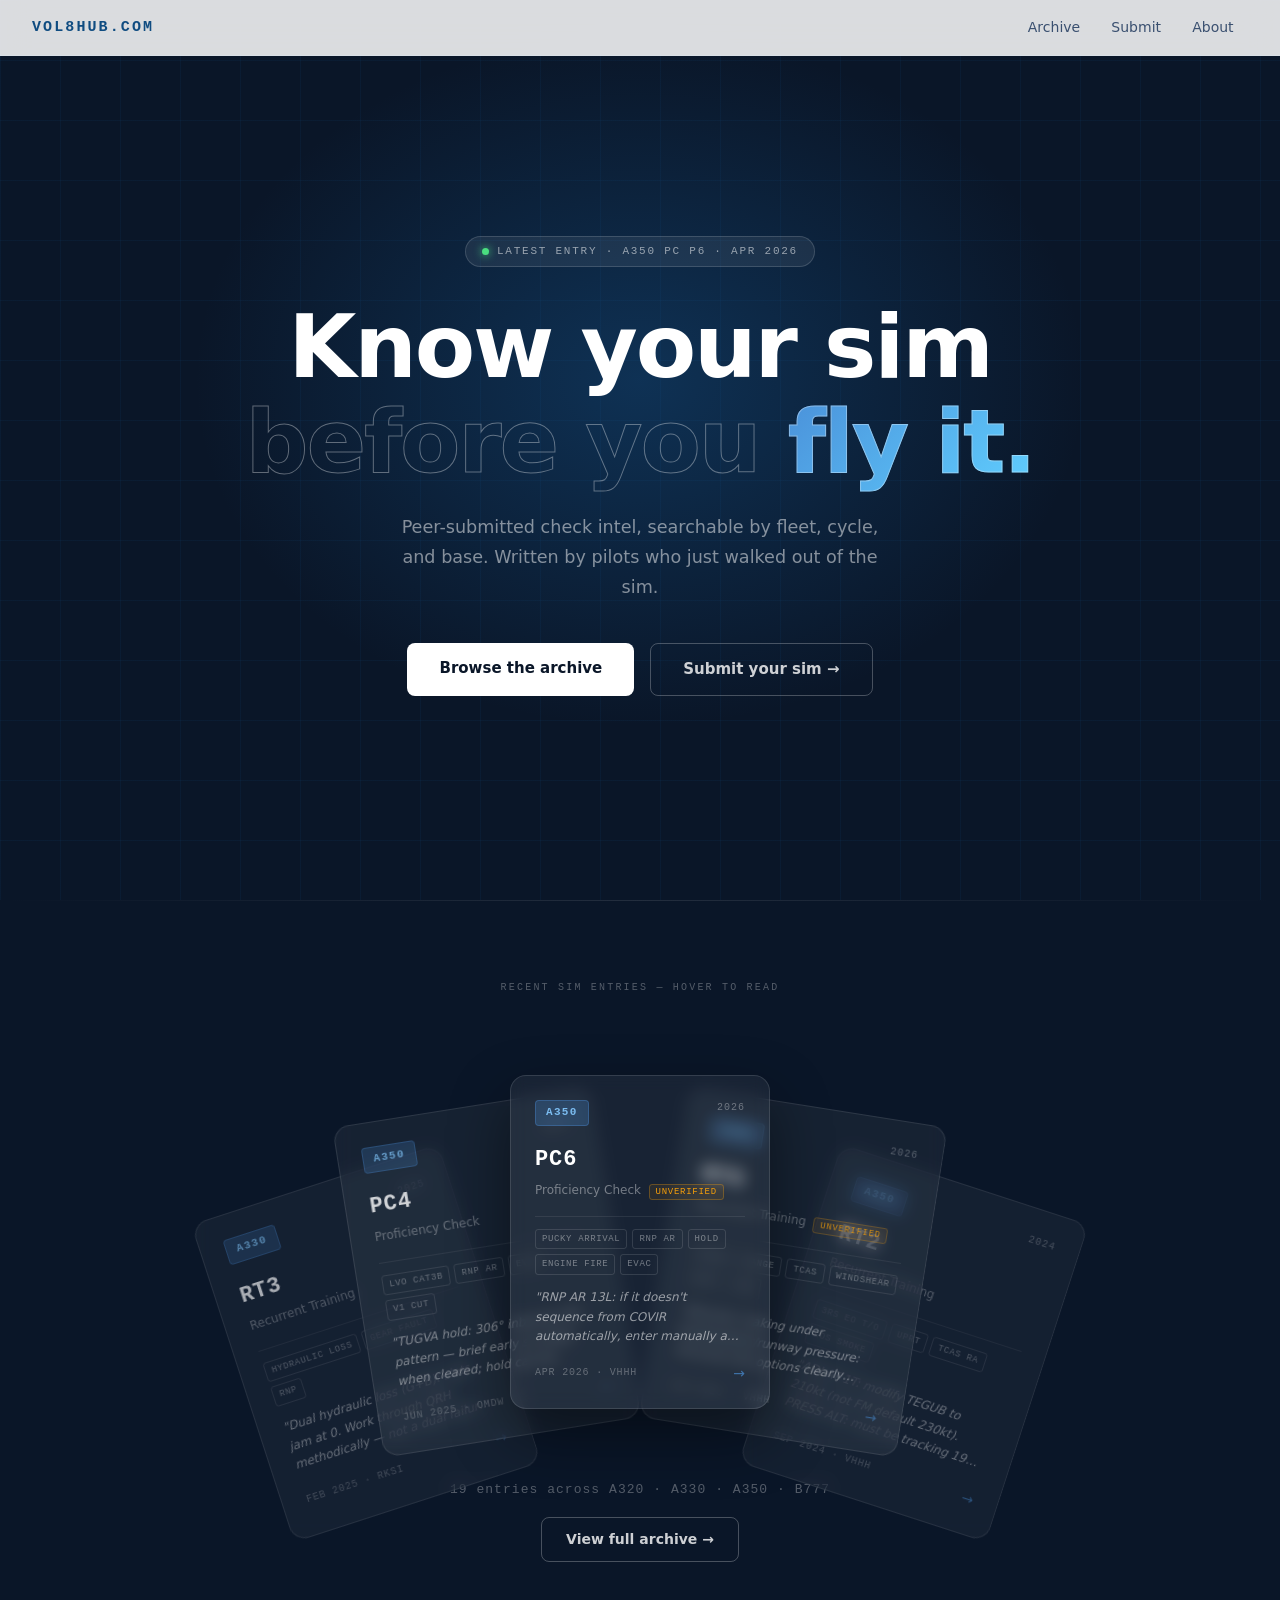
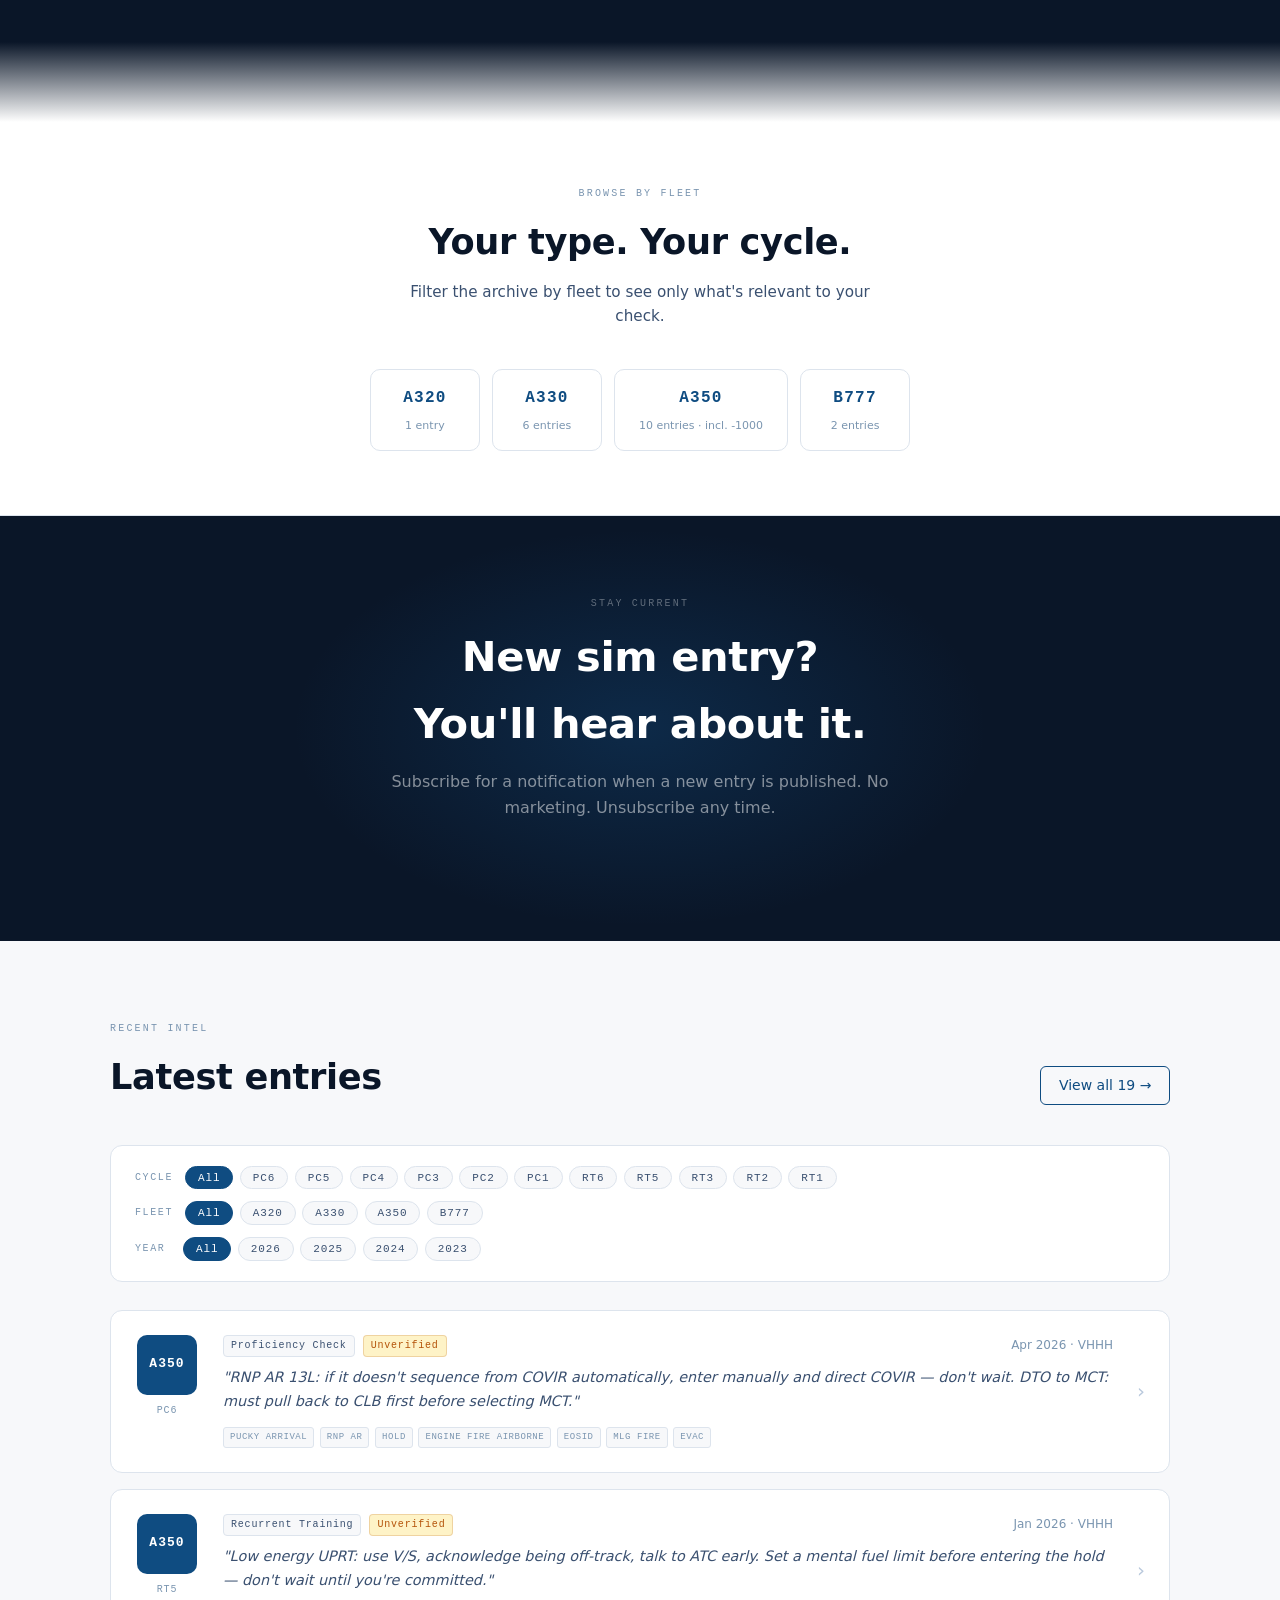
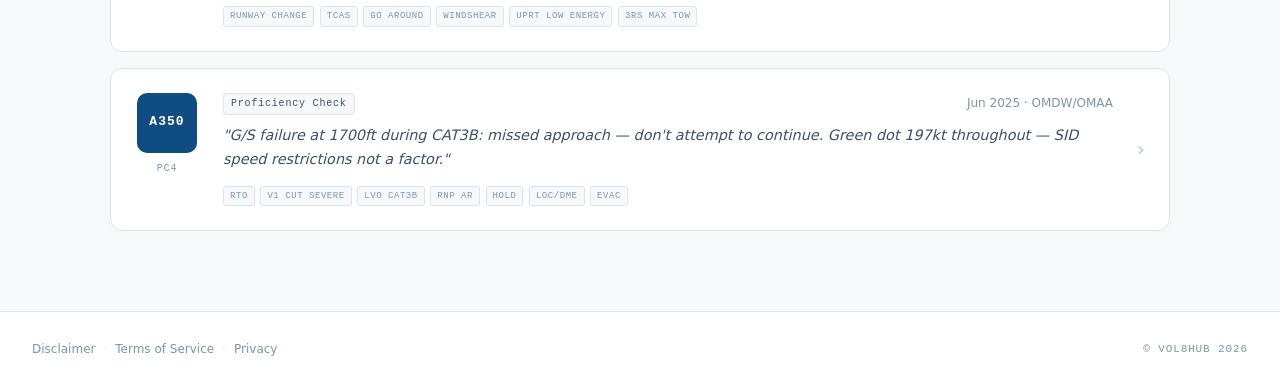
==== index.html @ a9263305 "og image" ====
<!DOCTYPE html>
<html lang="en">
<head>
<meta charset="UTF-8">
<meta name="viewport" content="width=device-width, initial-scale=1.0">
<title>Vol8Hub — Simulator Check Intel</title>
<meta name="description" content="Peer-submitted simulator check intel for professional airline pilots. Searchable. Current. Anonymous.">
<meta property="og:title" content="Vol8Hub — Simulator Check Intel">
<meta property="og:description" content="Peer-submitted simulator check intel. Searchable. Current. Anonymous.">
<meta property="og:url" content="https://vol8hub.com">
<meta property="og:type" content="website">
<meta property="og:image" content="https://vol8hub.com/assets/images/og-image.png">
<meta property="og:image:width" content="1200">
<meta property="og:image:height" content="1200">
<meta name="twitter:card" content="summary_large_image">
<meta name="twitter:title" content="Vol8Hub — Simulator Check Intel">
<meta name="twitter:description" content="Peer-submitted simulator check intel. Searchable. Current. Anonymous.">
<meta name="twitter:image" content="https://vol8hub.com/assets/images/og-image.png">
<link rel="icon" type="image/png" href="assets/images/favicon.png">
<meta http-equiv="X-Content-Type-Options" content="nosniff">
<meta http-equiv="X-Frame-Options" content="DENY">
<meta http-equiv="Referrer-Policy" content="strict-origin-when-cross-origin">
<meta http-equiv="Permissions-Policy" content="geolocation=(), microphone=(), camera=()">
<meta http-equiv="Content-Security-Policy" content="
  default-src 'self';
  script-src 'self' 'unsafe-inline'
    https://subscribe-forms.beehiiv.com
    https://www.googletagmanager.com
    https://www.google-analytics.com;
  style-src 'self' 'unsafe-inline';
  img-src 'self' data: https://www.google-analytics.com;
  connect-src 'self'
    https://www.google-analytics.com
    https://analytics.google.com;
  frame-ancestors 'none';
">
<script async src="https://www.googletagmanager.com/gtag/js?id=G-PQC4GTRMK1"></script>
<script>window.dataLayer=window.dataLayer||[];function gtag(){dataLayer.push(arguments);}gtag('js',new Date());gtag('config','G-PQC4GTRMK1');</script>
<style>
/* ─── RESET & ROOT ─────────────────────────────────────────────────── */
*,*::before,*::after{box-sizing:border-box;margin:0;padding:0;}
:root{
  --white:#FFFFFF;
  --off-white:#F7F8FA;
  --page:#F2F4F7;
  --navy:#0A1628;
  --navy2:#112040;
  --blue:#0F4C81;
  --blue-mid:#1765A8;
  --blue-light:#4A90D9;
  --blue-pale:#E8F0FA;
  --blue-glow:rgba(15,76,129,0.15);
  --amber:#B45309;
  --amber-bg:#FEF3C7;
  --green:#059669;
  --border:#DDE4ED;
  --border-strong:#B8C8DC;
  --text-1:#0A1628;
  --text-2:#3A5070;
  --text-3:#7A95B0;
  --mono:'Courier New',Courier,monospace;
  --sans:system-ui,-apple-system,sans-serif;
  --ease-out:cubic-bezier(0.22,1,0.36,1);
}
html{scroll-behavior:smooth;}
body{
  background:var(--white);
  color:var(--text-1);
  font-family:var(--sans);
  font-size:16px;
  line-height:1.6;
  overflow-x:hidden;
}

/* ─── HEADER ────────────────────────────────────────────────────────── */
header{
  position:fixed;top:0;left:0;right:0;z-index:200;
  height:56px;
  display:flex;align-items:center;
  padding:0 2rem;
  background:rgba(255,255,255,0.85);
  backdrop-filter:blur(16px);
  -webkit-backdrop-filter:blur(16px);
  border-bottom:1px solid rgba(221,228,237,0.6);
  transition:background 0.3s;
}
.logo{
  font-family:var(--mono);
  font-size:15px;font-weight:700;
  color:var(--blue);letter-spacing:0.14em;
  text-decoration:none;margin-right:auto;
}
nav{display:flex;align-items:center;gap:0.15rem;}
nav a{
  font-size:14px;color:var(--text-2);
  text-decoration:none;padding:0.35rem 0.9rem;
  border-radius:6px;
  transition:color 0.15s,background 0.15s;
}
nav a:hover{color:var(--blue);background:var(--blue-pale);}
.nav-login{
  border:1.5px solid var(--border-strong);
  color:var(--text-1)!important;
  font-size:13px!important;
  padding:0.3rem 1rem!important;
  margin-left:0.5rem;
  border-radius:20px!important;
}
.nav-login:hover{border-color:var(--blue)!important;color:var(--blue)!important;}
.hamburger{
  display:none;background:none;border:none;
  cursor:pointer;padding:4px;flex-direction:column;
  gap:5px;margin-left:auto;
}
.hamburger span{
  display:block;width:22px;height:2px;
  background:var(--text-3);border-radius:1px;
  transition:background 0.15s;
}

/* ─── HERO ──────────────────────────────────────────────────────────── */
.hero{
  min-height:100vh;
  background:var(--navy);
  display:flex;flex-direction:column;
  align-items:center;justify-content:center;
  padding:7rem 2rem 5rem;
  position:relative;
  overflow:hidden;
}

/* Animated grid background */
.hero-grid{
  position:absolute;inset:0;
  background-image:
    linear-gradient(rgba(15,76,129,0.12) 1px, transparent 1px),
    linear-gradient(90deg, rgba(15,76,129,0.12) 1px, transparent 1px);
  background-size:60px 60px;
  animation:grid-pan 20s linear infinite;
}
@keyframes grid-pan{
  0%{background-position:0 0;}
  100%{background-position:60px 60px;}
}

/* Radial glow */
.hero-glow{
  position:absolute;
  top:50%;left:50%;
  transform:translate(-50%,-60%);
  width:900px;height:700px;
  background:radial-gradient(ellipse, rgba(23,101,168,0.35) 0%, transparent 70%);
  pointer-events:none;
}

.hero-content{
  position:relative;z-index:2;
  text-align:center;
  max-width:800px;
}

/* Eyebrow pill */
.hero-pill{
  display:inline-flex;align-items:center;gap:0.5rem;
  background:rgba(255,255,255,0.07);
  border:1px solid rgba(255,255,255,0.15);
  border-radius:20px;
  padding:0.35rem 1rem;
  font-family:var(--mono);
  font-size:11px;letter-spacing:0.16em;
  color:rgba(255,255,255,0.55);
  text-transform:uppercase;
  margin-bottom:2rem;
}
.hero-pill-dot{
  width:7px;height:7px;border-radius:50%;
  background:#4ADE80;
  box-shadow:0 0 8px #4ADE80;
  animation:pulse-dot 2s ease-in-out infinite;
}
@keyframes pulse-dot{
  0%,100%{opacity:1;transform:scale(1);}
  50%{opacity:0.5;transform:scale(0.8);}
}

/* Main headline */
.hero-headline{
  font-size:clamp(2.8rem,7vw,5.5rem);
  font-weight:800;line-height:1.08;
  letter-spacing:-0.025em;
  color:#FFFFFF;
  margin-bottom:1.5rem;
}
.hero-headline .line2{
  color:transparent;
  -webkit-text-stroke:1px rgba(255,255,255,0.35);
}
.hero-headline .accent{
  background:linear-gradient(135deg,#4A90D9 0%,#60CFFF 100%);
  -webkit-background-clip:text;
  -webkit-text-fill-color:transparent;
  background-clip:text;
}

.hero-sub{
  font-size:1.1rem;
  color:rgba(255,255,255,0.5);
  max-width:500px;
  margin:0 auto 2.5rem;
  line-height:1.7;
}

.hero-cta-row{
  display:flex;gap:1rem;justify-content:center;flex-wrap:wrap;
}

.btn-hero-primary{
  font-size:15px;font-weight:600;
  background:#FFFFFF;color:var(--navy);
  border:none;padding:0.85rem 2rem;
  border-radius:8px;cursor:pointer;
  text-decoration:none;
  transition:transform 0.2s var(--ease-out),box-shadow 0.2s;
  display:inline-block;
}
.btn-hero-primary:hover{
  transform:translateY(-2px);
  box-shadow:0 8px 30px rgba(0,0,0,0.25);
}
.btn-hero-secondary{
  font-size:15px;font-weight:600;
  background:transparent;
  color:rgba(255,255,255,0.8);
  border:1.5px solid rgba(255,255,255,0.25);
  padding:0.85rem 2rem;border-radius:8px;
  cursor:pointer;text-decoration:none;
  transition:border-color 0.2s,background 0.2s,color 0.2s;
  display:inline-block;
}
.btn-hero-secondary:hover{
  border-color:rgba(255,255,255,0.6);
  color:#FFFFFF;
  background:rgba(255,255,255,0.07);
}

/* ─── ROTATING SIM CARDS (Fanvue-style) ───────────────────────────── */
.cards-stage{
  width:100%;
  padding:5rem 2rem 4rem;
  background:var(--navy);
  position:relative;
  overflow:hidden;
}

.cards-stage::before{
  content:'';
  position:absolute;top:0;left:0;right:0;height:1px;
  background:linear-gradient(90deg,transparent,rgba(255,255,255,0.1),transparent);
}

.cards-label{
  text-align:center;
  font-family:var(--mono);
  font-size:10px;letter-spacing:0.22em;
  color:rgba(255,255,255,0.3);
  text-transform:uppercase;
  margin-bottom:3.5rem;
}

/* The rotating card fan */
.card-fan{
  display:flex;
  justify-content:center;
  align-items:center;
  gap:0;
  position:relative;
  height:380px;
  perspective:1400px;
}

.sim-card{
  position:absolute;
  width:260px;
  background:rgba(255,255,255,0.06);
  border:1px solid rgba(255,255,255,0.12);
  border-radius:16px;
  padding:1.5rem;
  cursor:pointer;
  transform-origin:bottom center;
  transition:transform 0.5s var(--ease-out), box-shadow 0.4s, background 0.3s, z-index 0s;
  backdrop-filter:blur(8px);
  -webkit-backdrop-filter:blur(8px);
  will-change:transform;
}
.sim-card:hover{
  background:rgba(255,255,255,0.1);
  box-shadow:0 20px 60px rgba(0,0,0,0.5);
  z-index:20!important;
}

/* Card positions — fanned out like Fanvue */
.sim-card:nth-child(1){
  transform:rotate(-18deg) translateX(-240px) translateY(20px);
  z-index:1;opacity:0.65;
}
.sim-card:nth-child(2){
  transform:rotate(-9deg) translateX(-130px) translateY(8px);
  z-index:2;opacity:0.8;
}
.sim-card:nth-child(3){
  transform:rotate(0deg) translateX(0px) translateY(0px);
  z-index:3;opacity:1;
  box-shadow:0 25px 60px rgba(0,0,0,0.45);
}
.sim-card:nth-child(4){
  transform:rotate(9deg) translateX(130px) translateY(8px);
  z-index:2;opacity:0.8;
}
.sim-card:nth-child(5){
  transform:rotate(18deg) translateX(240px) translateY(20px);
  z-index:1;opacity:0.65;
}

.sim-card:nth-child(1):hover{transform:rotate(-12deg) translateX(-200px) translateY(-15px) scale(1.04);}
.sim-card:nth-child(2):hover{transform:rotate(-4deg) translateX(-110px) translateY(-15px) scale(1.05);}
.sim-card:nth-child(3):hover{transform:rotate(0deg) translateX(0) translateY(-18px) scale(1.06);}
.sim-card:nth-child(4):hover{transform:rotate(4deg) translateX(110px) translateY(-15px) scale(1.05);}
.sim-card:nth-child(5):hover{transform:rotate(12deg) translateX(200px) translateY(-15px) scale(1.04);}

/* Card interior */
.card-top{
  display:flex;align-items:flex-start;
  justify-content:space-between;
  margin-bottom:1rem;
}
.card-fleet{
  font-family:var(--mono);
  font-size:11px;font-weight:700;
  letter-spacing:0.12em;
  background:rgba(74,144,217,0.25);
  color:#7BBCF0;
  border:1px solid rgba(74,144,217,0.35);
  padding:3px 10px;border-radius:4px;
}
.card-cycle{
  font-family:var(--mono);
  font-size:10px;letter-spacing:0.1em;
  color:rgba(255,255,255,0.35);
}
.card-check-type{
  font-family:var(--mono);
  font-size:22px;font-weight:700;
  color:#FFFFFF;letter-spacing:0.04em;
  margin-bottom:0.25rem;
}
.card-check-label{
  font-size:12px;color:rgba(255,255,255,0.4);
  margin-bottom:1rem;
}
.card-divider{
  height:1px;
  background:rgba(255,255,255,0.08);
  margin:0.75rem 0;
}
.card-tags{
  display:flex;flex-wrap:wrap;gap:5px;
  margin-bottom:0.85rem;
}
.card-tag{
  font-family:var(--mono);font-size:9px;
  letter-spacing:0.07em;
  color:rgba(255,255,255,0.4);
  border:1px solid rgba(255,255,255,0.12);
  padding:2px 6px;border-radius:3px;
}
.card-tip{
  font-size:12px;line-height:1.6;
  color:rgba(255,255,255,0.55);
  font-style:italic;
  display:-webkit-box;
  -webkit-line-clamp:3;
  -webkit-box-orient:vertical;
  overflow:hidden;
}
.card-footer{
  margin-top:1rem;
  display:flex;align-items:center;justify-content:space-between;
}
.card-date{
  font-family:var(--mono);font-size:10px;
  color:rgba(255,255,255,0.3);letter-spacing:0.08em;
}
.card-arrow{
  font-size:14px;color:rgba(74,144,217,0.7);
  transition:transform 0.2s,color 0.2s;
}
.sim-card:hover .card-arrow{
  transform:translateX(4px);
  color:#7BBCF0;
}
.card-unverified{
  font-family:var(--mono);font-size:9px;
  letter-spacing:0.08em;
  color:#F59E0B;
  border:1px solid rgba(245,158,11,0.3);
  background:rgba(245,158,11,0.08);
  padding:2px 6px;border-radius:3px;
}

/* Stage bottom CTA */
.cards-stage-footer{
  text-align:center;
  margin-top:3rem;
  padding-bottom:1rem;
}
.cards-stage-footer p{
  font-size:13px;
  color:rgba(255,255,255,0.3);
  margin-bottom:1rem;
  font-family:var(--mono);
  letter-spacing:0.08em;
}

/* ─── TRANSITION SECTION ─────────────────────────────────────────────── */
.section-transition{
  height:80px;
  background:linear-gradient(to bottom, var(--navy), var(--white));
}

/* ─── FLEET NAV ──────────────────────────────────────────────────────── */
.fleet-section{
  padding:4rem 2rem;
  background:var(--white);
  border-bottom:1px solid var(--border);
}
.fleet-inner{max-width:1060px;margin:0 auto;text-align:center;}

.section-eyebrow{
  font-family:var(--mono);
  font-size:10px;letter-spacing:0.22em;
  color:var(--text-3);text-transform:uppercase;
  margin-bottom:0.75rem;
}
.section-heading{
  font-size:clamp(1.5rem,3.5vw,2.2rem);
  font-weight:700;color:var(--text-1);
  margin-bottom:0.6rem;
  letter-spacing:-0.01em;
}
.section-sub{
  font-size:0.95rem;color:var(--text-2);
  max-width:460px;margin:0 auto 2.5rem;
}

.fleet-grid{
  display:flex;gap:0.75rem;
  justify-content:center;flex-wrap:wrap;
}
.fleet-card{
  background:var(--white);
  border:1.5px solid var(--border);
  border-radius:10px;
  padding:1rem 1.5rem;
  text-decoration:none;
  transition:transform 0.25s var(--ease-out),
             border-color 0.2s,
             box-shadow 0.25s;
  display:flex;flex-direction:column;
  align-items:center;gap:0.35rem;
  min-width:110px;
}
.fleet-card:hover{
  border-color:var(--blue);
  transform:translateY(-4px);
  box-shadow:0 8px 24px var(--blue-glow);
}
.fleet-card-code{
  font-family:var(--mono);
  font-size:16px;font-weight:700;
  letter-spacing:0.08em;color:var(--blue);
}
.fleet-card-count{
  font-size:11px;color:var(--text-3);
}

/* ─── SUBSCRIBE ──────────────────────────────────────────────────────── */
.subscribe-section{
  padding:5rem 2rem;
  background:var(--navy);
  position:relative;overflow:hidden;
  text-align:center;
}
.subscribe-section::before{
  content:'';
  position:absolute;
  top:50%;left:50%;
  transform:translate(-50%,-50%);
  width:700px;height:400px;
  background:radial-gradient(ellipse,rgba(23,101,168,0.25) 0%,transparent 70%);
  pointer-events:none;
}
.subscribe-inner{position:relative;z-index:1;max-width:520px;margin:0 auto;}
.subscribe-section h2{
  font-size:clamp(1.6rem,4vw,2.6rem);
  font-weight:700;color:#FFFFFF;
  margin-bottom:0.75rem;
  letter-spacing:-0.01em;
}
.subscribe-section p{
  font-size:1rem;
  color:rgba(255,255,255,0.5);
  margin-bottom:2.5rem;
}
.beehiiv-wrap{max-width:460px;margin:0 auto;}

/* ─── RECENT ENTRIES ─────────────────────────────────────────────────── */
.recent-section{
  padding:5rem 2rem;
  background:var(--off-white);
}
.recent-inner{max-width:1060px;margin:0 auto;}
.recent-header{
  display:flex;align-items:flex-end;
  justify-content:space-between;
  margin-bottom:2.5rem;flex-wrap:wrap;gap:1rem;
}
.view-all{
  font-size:14px;font-weight:500;
  color:var(--blue);text-decoration:none;
  border:1.5px solid var(--blue);
  padding:0.45rem 1.1rem;border-radius:6px;
  transition:background 0.15s,color 0.15s;
}
.view-all:hover{background:var(--blue);color:#fff;}

/* Entry cards — modern wide format */
.entry-list{display:flex;flex-direction:column;gap:1rem;}

.entry-row{
  background:var(--white);
  border:1px solid var(--border);
  border-radius:12px;
  padding:1.5rem;
  display:grid;
  grid-template-columns:auto 1fr auto;
  gap:1.5rem;
  align-items:start;
  transition:transform 0.2s var(--ease-out),
             box-shadow 0.2s,
             border-color 0.2s;
  text-decoration:none;
  color:inherit;
}
.entry-row:hover{
  transform:translateY(-2px);
  box-shadow:0 6px 24px rgba(15,76,129,0.08);
  border-color:var(--blue-light);
}

/* Left column — fleet badge */
.entry-fleet-col{
  display:flex;flex-direction:column;
  align-items:center;gap:0.5rem;
  min-width:64px;
}
.entry-fleet-badge{
  width:60px;height:60px;
  background:var(--blue);
  border-radius:10px;
  display:flex;align-items:center;justify-content:center;
  font-family:var(--mono);
  font-size:13px;font-weight:700;
  letter-spacing:0.08em;color:#FFFFFF;
}
.entry-cycle-badge{
  font-family:var(--mono);font-size:10px;
  letter-spacing:0.08em;color:var(--text-3);
  text-align:center;
}

/* Middle column — content */
.entry-content{}
.entry-meta-row{
  display:flex;align-items:center;gap:0.5rem;
  flex-wrap:wrap;margin-bottom:0.6rem;
}
.entry-check-tag{
  font-family:var(--mono);font-size:10px;
  letter-spacing:0.08em;color:var(--text-2);
  border:1px solid var(--border);
  padding:2px 7px;border-radius:4px;
  background:var(--off-white);
}
.entry-unverified-tag{
  font-family:var(--mono);font-size:10px;
  letter-spacing:0.08em;color:var(--amber);
  background:var(--amber-bg);
  border:1px solid rgba(180,83,9,0.2);
  padding:2px 7px;border-radius:4px;
}
.entry-date-text{
  font-size:12px;color:var(--text-3);
  margin-left:auto;
}
.entry-tip{
  font-size:0.9rem;color:var(--text-2);
  line-height:1.65;margin-bottom:0.85rem;
  font-style:italic;
}
.entry-tags{
  display:flex;flex-wrap:wrap;gap:0.35rem;
}
.entry-tag{
  font-family:var(--mono);font-size:9px;
  letter-spacing:0.06em;color:var(--text-3);
  border:1px solid var(--border);
  padding:2px 6px;border-radius:3px;
  background:var(--off-white);
}

/* Right column — arrow */
.entry-arrow{
  font-size:20px;color:var(--border-strong);
  align-self:center;
  transition:color 0.15s,transform 0.15s;
}
.entry-row:hover .entry-arrow{
  color:var(--blue);
  transform:translateX(4px);
}

/* ─── FOOTER ────────────────────────────────────────────────────────── */
footer{
  border-top:1px solid var(--border);
  padding:1.75rem 2rem;
  background:var(--white);
  display:flex;
  align-items:center;justify-content:space-between;
  flex-wrap:wrap;gap:1rem;
}
.footer-links{
  display:flex;align-items:center;gap:0.5rem;
  font-size:12px;color:var(--text-3);
}
.footer-links a{
  color:var(--text-3);text-decoration:none;
  transition:color 0.15s;
}
.footer-links a:hover{color:var(--blue);}
.footer-links .sep{color:var(--border);}
.footer-copy{
  font-family:var(--mono);font-size:11px;
  letter-spacing:0.08em;color:var(--text-3);
}

/* ─── SCROLL REVEAL ──────────────────────────────────────────────────── */
.reveal{
  opacity:0;
  transform:translateY(28px);
  transition:opacity 0.7s var(--ease-out),
             transform 0.7s var(--ease-out);
}
.reveal.visible{
  opacity:1;transform:translateY(0);
}
.reveal-delay-1{transition-delay:0.1s;}
.reveal-delay-2{transition-delay:0.2s;}
.reveal-delay-3{transition-delay:0.3s;}

/* ─── MOBILE ─────────────────────────────────────────────────────────── */
@media(max-width:860px){
  .card-fan{height:auto;flex-wrap:wrap;perspective:none;}
  .sim-card{
    position:relative!important;
    transform:none!important;
    opacity:1!important;
    width:100%;max-width:300px;
    margin:0 auto;
  }
  .card-fan{display:flex;flex-direction:column;align-items:center;gap:1rem;}
  .sim-card:nth-child(1),.sim-card:nth-child(5){display:none;}
  .entry-row{grid-template-columns:auto 1fr;gap:1rem;}
  .entry-arrow{display:none;}
  .hamburger{display:flex;}
  nav{
    display:none;
    position:fixed;top:56px;left:0;right:0;
    background:rgba(255,255,255,0.97);
    backdrop-filter:blur(16px);
    border-bottom:1px solid var(--border);
    flex-direction:column;
    padding:1rem 2rem;gap:0.25rem;
    z-index:199;
  }
  nav.open{display:flex;}
  nav a{font-size:16px;padding:0.6rem 0;border-radius:0;}
  .nav-login{margin-left:0;margin-top:0.5rem;}
  footer{flex-direction:column;align-items:center;text-align:center;}
}

@media(max-width:640px){
  .hero-headline{font-size:2.4rem;}
  .fleet-grid{gap:0.5rem;}
  .fleet-card{min-width:90px;padding:0.75rem 1rem;}
}

/* ─── FILTER BAR ─────────────────────────────────────────────────────── */
.filter-bar{
  display:flex;flex-direction:column;gap:0.75rem;
  margin-bottom:1.75rem;
  padding:1.25rem 1.5rem;
  background:var(--white);
  border:1px solid var(--border);
  border-radius:12px;
}
.filter-group{
  display:flex;align-items:center;gap:0.75rem;
  flex-wrap:wrap;
}
.filter-group-label{
  font-family:var(--mono);font-size:10px;
  letter-spacing:0.16em;text-transform:uppercase;
  color:var(--text-3);
  min-width:36px;flex-shrink:0;
}
.filter-pills{display:flex;gap:0.4rem;flex-wrap:wrap;}
.fpill{
  font-family:var(--mono);font-size:11px;
  letter-spacing:0.08em;
  background:var(--off-white);
  color:var(--text-2);
  border:1px solid var(--border);
  padding:0.3rem 0.75rem;
  border-radius:20px;
  cursor:pointer;
  transition:background 0.15s,color 0.15s,border-color 0.15s;
  white-space:nowrap;
}
.fpill:hover{border-color:var(--blue);color:var(--blue);}
.fpill.active{
  background:var(--blue);
  color:#FFFFFF;
  border-color:var(--blue);
}
.entry-row.hidden{display:none;}

@keyframes fade-up{
  from{opacity:0;transform:translateY(24px);}
  to{opacity:1;transform:translateY(0);}
}
.hero-pill{animation:fade-up 0.7s var(--ease-out) 0.1s both;}
.hero-headline{animation:fade-up 0.7s var(--ease-out) 0.25s both;}
.hero-sub{animation:fade-up 0.7s var(--ease-out) 0.4s both;}
.hero-cta-row{animation:fade-up 0.7s var(--ease-out) 0.55s both;}
</style>
</head>
<body>

<!-- ═══ HEADER ═══════════════════════════════════════════════════════════ -->
<header>
  <a href="index.html" class="logo">VOL8HUB.COM</a>
  <button class="hamburger" id="ham" aria-label="Toggle navigation">
    <span></span><span></span><span></span>
  </button>
  <nav id="nav">
    <a href="archive.html">Archive</a>
    <a href="submit.html">Submit</a>
    <a href="about.html">About</a>
  </nav>
</header>

<!-- ═══ HERO ══════════════════════════════════════════════════════════════ -->
<section class="hero">
  <div class="hero-grid"></div>
  <div class="hero-glow"></div>
  <div class="hero-content">
    <div class="hero-pill">
      <span class="hero-pill-dot"></span>
      Latest entry · A350 PC P6 · Apr 2026
    </div>
    <h1 class="hero-headline">
      Know your sim<br>
      <span class="line2">before you <span class="accent">fly it.</span></span>
    </h1>
    <p class="hero-sub">Peer-submitted check intel, searchable by fleet, cycle, and base. Written by pilots who just walked out of the sim.</p>
    <div class="hero-cta-row">
      <a href="archive.html" class="btn-hero-primary" onclick="gtag('event','archive_cta_click',{location:'hero'})">Browse the archive</a>
      <a href="submit.html" class="btn-hero-secondary" onclick="gtag('event','submit_cta_click',{location:'hero'})">Submit your sim →</a>
    </div>
  </div>
</section>

<!-- ═══ ROTATING SIM CARDS ═══════════════════════════════════════════════ -->
<section class="cards-stage">
  <div class="cards-label">Recent sim entries — hover to read</div>
  <div class="card-fan" id="cardFan">

    <!-- Card 1 -->
    <div class="sim-card" onclick="window.location='archive.html#entry-015'">
      <div class="card-top">
        <span class="card-fleet">A330</span>
        <span class="card-cycle">2025</span>
      </div>
      <div class="card-check-type">RT3</div>
      <div class="card-check-label">Recurrent Training</div>
      <div class="card-divider"></div>
      <div class="card-tags">
        <span class="card-tag">HYDRAULIC LOSS</span>
        <span class="card-tag">GEAR FAULT</span>
        <span class="card-tag">RNP</span>
      </div>
      <p class="card-tip">"Dual hydraulic loss (G+B): slats jam at 0. Work through QRH methodically — not a dual failure of single systems."</p>
      <div class="card-footer">
        <span class="card-date">FEB 2025 · RKSI</span>
        <span class="card-arrow">→</span>
      </div>
    </div>

    <!-- Card 2 -->
    <div class="sim-card" onclick="window.location='archive.html#entry-017'">
      <div class="card-top">
        <span class="card-fleet">A350</span>
        <span class="card-cycle">2025</span>
      </div>
      <div class="card-check-type">PC4</div>
      <div class="card-check-label">Proficiency Check</div>
      <div class="card-divider"></div>
      <div class="card-tags">
        <span class="card-tag">LVO CAT3B</span>
        <span class="card-tag">RNP AR</span>
        <span class="card-tag">EVAC</span>
        <span class="card-tag">V1 CUT</span>
      </div>
      <p class="card-tip">"TUGVA hold: 306° inbound, RH pattern — brief early so ready when cleared; hold can be cancelled before reaching fix."</p>
      <div class="card-footer">
        <span class="card-date">JUN 2025 · OMDW</span>
        <span class="card-arrow">→</span>
      </div>
    </div>

    <!-- Card 3 — CENTRE (featured) -->
    <div class="sim-card" onclick="window.location='archive.html#entry-019'">
      <div class="card-top">
        <span class="card-fleet">A350</span>
        <span class="card-cycle">2026</span>
      </div>
      <div class="card-check-type">PC6</div>
      <div class="card-check-label">Proficiency Check &nbsp;<span class="card-unverified">UNVERIFIED</span></div>
      <div class="card-divider"></div>
      <div class="card-tags">
        <span class="card-tag">PUCKY ARRIVAL</span>
        <span class="card-tag">RNP AR</span>
        <span class="card-tag">HOLD</span>
        <span class="card-tag">ENGINE FIRE</span>
        <span class="card-tag">EVAC</span>
      </div>
      <p class="card-tip">"RNP AR 13L: if it doesn't sequence from COVIR automatically, enter manually and direct COVIR — don't wait."</p>
      <div class="card-footer">
        <span class="card-date">APR 2026 · VHHH</span>
        <span class="card-arrow">→</span>
      </div>
    </div>

    <!-- Card 4 -->
    <div class="sim-card" onclick="window.location='archive.html#entry-018'">
      <div class="card-top">
        <span class="card-fleet">A350</span>
        <span class="card-cycle">2026</span>
      </div>
      <div class="card-check-type">RT5</div>
      <div class="card-check-label">Recurrent Training &nbsp;<span class="card-unverified">UNVERIFIED</span></div>
      <div class="card-divider"></div>
      <div class="card-tags">
        <span class="card-tag">RUNWAY CHANGE</span>
        <span class="card-tag">TCAS</span>
        <span class="card-tag">WINDSHEAR</span>
        <span class="card-tag">UPRT</span>
        <span class="card-tag">3RS</span>
      </div>
      <p class="card-tip">"Decision making under fuel/weather/runway pressure: structure the options clearly before committing."</p>
      <div class="card-footer">
        <span class="card-date">JAN 2026 · VHHH</span>
        <span class="card-arrow">→</span>
      </div>
    </div>

    <!-- Card 5 -->
    <div class="sim-card" onclick="window.location='archive.html#entry-012'">
      <div class="card-top">
        <span class="card-fleet">A350</span>
        <span class="card-cycle">2024</span>
      </div>
      <div class="card-check-type">RT2</div>
      <div class="card-check-label">Recurrent Training</div>
      <div class="card-divider"></div>
      <div class="card-tags">
        <span class="card-tag">3RS EO T/O</span>
        <span class="card-tag">UPRT</span>
        <span class="card-tag">TCAS RA</span>
        <span class="card-tag">LOS SMOKE</span>
      </div>
      <p class="card-tip">"ADLAT 1T: modify TEGUB to 210kt (not FM default 230kt). PRESS ALT: must be tracking 191° AND above 2600ft AGL — both conditions required."</p>
      <div class="card-footer">
        <span class="card-date">SEP 2024 · VHHH</span>
        <span class="card-arrow">→</span>
      </div>
    </div>

  </div>

  <div class="cards-stage-footer">
    <p>19 entries across A320 · A330 · A350 · B777</p>
    <a href="archive.html" class="btn-hero-secondary" style="font-size:14px;padding:0.65rem 1.5rem;" onclick="gtag('event','archive_cta_click')">View full archive →</a>
  </div>
</section>

<!-- ═══ TRANSITION ════════════════════════════════════════════════════════ -->
<div class="section-transition"></div>

<!-- ═══ FLEET NAV ═════════════════════════════════════════════════════════ -->
<section class="fleet-section">
  <div class="fleet-inner">
    <div class="section-eyebrow reveal">Browse by fleet</div>
    <h2 class="section-heading reveal reveal-delay-1">Your type. Your cycle.</h2>
    <p class="section-sub reveal reveal-delay-2">Filter the archive by fleet to see only what's relevant to your check.</p>
    <div class="fleet-grid reveal reveal-delay-3">
      <a href="archive.html?fleet=A320" class="fleet-card" onclick="gtag('event','fleet_quicknav_click',{fleet:'A320'})">
        <span class="fleet-card-code">A320</span>
        <span class="fleet-card-count">1 entry</span>
      </a>
      <a href="archive.html?fleet=A330" class="fleet-card" onclick="gtag('event','fleet_quicknav_click',{fleet:'A330'})">
        <span class="fleet-card-code">A330</span>
        <span class="fleet-card-count">6 entries</span>
      </a>
      <a href="archive.html?fleet=A350" class="fleet-card" onclick="gtag('event','fleet_quicknav_click',{fleet:'A350'})">
        <span class="fleet-card-code">A350</span>
        <span class="fleet-card-count">10 entries · incl. -1000</span>
      </a>
      <a href="archive.html?fleet=B777" class="fleet-card" onclick="gtag('event','fleet_quicknav_click',{fleet:'B777'})">
        <span class="fleet-card-code">B777</span>
        <span class="fleet-card-count">2 entries</span>
      </a>
    </div>
  </div>
</section>

<!-- ═══ SUBSCRIBE ══════════════════════════════════════════════════════════ -->
<section class="subscribe-section">
  <div class="subscribe-inner">
    <div class="section-eyebrow reveal" style="color:rgba(255,255,255,0.35);">Stay current</div>
    <h2 class="reveal reveal-delay-1">New sim entry?<br>You'll hear about it.</h2>
    <p class="reveal reveal-delay-2">Subscribe for a notification when a new entry is published. No marketing. Unsubscribe any time.</p>
    <div class="beehiiv-wrap reveal reveal-delay-3">
      <script async src="https://subscribe-forms.beehiiv.com/v3/loader.js" data-beehiiv-form="9401607f-44d4-4ab6-a6eb-4f3bfe001f83"></script>
      <script>
        window.addEventListener('message', function(e) {
          if (e.data && e.data.type === 'beehiiv:subscribe') {
            gtag('event', 'subscribe_click', { location: 'homepage_embed' });
          }
        });
      </script>
    </div>
  </div>
</section>

<!-- ═══ RECENT ENTRIES ════════════════════════════════════════════════════ -->
<section class="recent-section">
  <div class="recent-inner">
    <div class="recent-header">
      <div>
        <div class="section-eyebrow">Recent intel</div>
        <h2 class="section-heading" style="margin-bottom:0;">Latest entries</h2>
      </div>
      <a href="archive.html" class="view-all" onclick="gtag('event','archive_cta_click',{location:'recent_entries'})">View all 19 →</a>
    </div>

    <!-- FILTER PILLS -->
    <div class="filter-bar">
      <div class="filter-group">
        <span class="filter-group-label">Cycle</span>
        <div class="filter-pills" id="filterCycle">
          <button class="fpill active" data-filter="cycle" data-val="all">All</button>
          <button class="fpill" data-filter="cycle" data-val="P6">PC6</button>
          <button class="fpill" data-filter="cycle" data-val="P5">PC5</button>
          <button class="fpill" data-filter="cycle" data-val="P4">PC4</button>
          <button class="fpill" data-filter="cycle" data-val="P3">PC3</button>
          <button class="fpill" data-filter="cycle" data-val="P2">PC2</button>
          <button class="fpill" data-filter="cycle" data-val="P1">PC1</button>
          <button class="fpill" data-filter="cycle" data-val="6R">RT6</button>
          <button class="fpill" data-filter="cycle" data-val="5R">RT5</button>
          <button class="fpill" data-filter="cycle" data-val="3R">RT3</button>
          <button class="fpill" data-filter="cycle" data-val="2R">RT2</button>
          <button class="fpill" data-filter="cycle" data-val="1R">RT1</button>
        </div>
      </div>
      <div class="filter-group">
        <span class="filter-group-label">Fleet</span>
        <div class="filter-pills" id="filterFleet">
          <button class="fpill active" data-filter="fleet" data-val="all">All</button>
          <button class="fpill" data-filter="fleet" data-val="A320">A320</button>
          <button class="fpill" data-filter="fleet" data-val="A330">A330</button>
          <button class="fpill" data-filter="fleet" data-val="A350">A350</button>
          <button class="fpill" data-filter="fleet" data-val="B777">B777</button>
        </div>
      </div>
      <div class="filter-group">
        <span class="filter-group-label">Year</span>
        <div class="filter-pills" id="filterYear">
          <button class="fpill active" data-filter="year" data-val="all">All</button>
          <button class="fpill" data-filter="year" data-val="2026">2026</button>
          <button class="fpill" data-filter="year" data-val="2025">2025</button>
          <button class="fpill" data-filter="year" data-val="2024">2024</button>
          <button class="fpill" data-filter="year" data-val="2023">2023</button>
        </div>
      </div>
    </div>

    <div class="entry-list" id="entryList">

      <a href="archive.html#entry-019" class="entry-row reveal"
         data-cycle="P6" data-fleet="A350" data-year="2026">
        <div class="entry-fleet-col">
          <div class="entry-fleet-badge">A350</div>
          <div class="entry-cycle-badge">PC6</div>
        </div>
        <div class="entry-content">
          <div class="entry-meta-row">
            <span class="entry-check-tag">Proficiency Check</span>
            <span class="entry-unverified-tag">Unverified</span>
            <span class="entry-date-text">Apr 2026 · VHHH</span>
          </div>
          <p class="entry-tip">"RNP AR 13L: if it doesn't sequence from COVIR automatically, enter manually and direct COVIR — don't wait. DTO to MCT: must pull back to CLB first before selecting MCT."</p>
          <div class="entry-tags">
            <span class="entry-tag">PUCKY ARRIVAL</span>
            <span class="entry-tag">RNP AR</span>
            <span class="entry-tag">HOLD</span>
            <span class="entry-tag">ENGINE FIRE AIRBORNE</span>
            <span class="entry-tag">EOSID</span>
            <span class="entry-tag">MLG FIRE</span>
            <span class="entry-tag">EVAC</span>
          </div>
        </div>
        <div class="entry-arrow">›</div>
      </a>

      <a href="archive.html#entry-018" class="entry-row reveal reveal-delay-1"
         data-cycle="5R" data-fleet="A350" data-year="2026">
        <div class="entry-fleet-col">
          <div class="entry-fleet-badge">A350</div>
          <div class="entry-cycle-badge">RT5</div>
        </div>
        <div class="entry-content">
          <div class="entry-meta-row">
            <span class="entry-check-tag">Recurrent Training</span>
            <span class="entry-unverified-tag">Unverified</span>
            <span class="entry-date-text">Jan 2026 · VHHH</span>
          </div>
          <p class="entry-tip">"Low energy UPRT: use V/S, acknowledge being off-track, talk to ATC early. Set a mental fuel limit before entering the hold — don't wait until you're committed."</p>
          <div class="entry-tags">
            <span class="entry-tag">RUNWAY CHANGE</span>
            <span class="entry-tag">TCAS</span>
            <span class="entry-tag">GO AROUND</span>
            <span class="entry-tag">WINDSHEAR</span>
            <span class="entry-tag">UPRT LOW ENERGY</span>
            <span class="entry-tag">3RS MAX TOW</span>
          </div>
        </div>
        <div class="entry-arrow">›</div>
      </a>

      <a href="archive.html#entry-017" class="entry-row reveal reveal-delay-2"
         data-cycle="P4" data-fleet="A350" data-year="2025">
        <div class="entry-fleet-col">
          <div class="entry-fleet-badge">A350</div>
          <div class="entry-cycle-badge">PC4</div>
        </div>
        <div class="entry-content">
          <div class="entry-meta-row">
            <span class="entry-check-tag">Proficiency Check</span>
            <span class="entry-date-text">Jun 2025 · OMDW/OMAA</span>
          </div>
          <p class="entry-tip">"G/S failure at 1700ft during CAT3B: missed approach — don't attempt to continue. Green dot 197kt throughout — SID speed restrictions not a factor."</p>
          <div class="entry-tags">
            <span class="entry-tag">RTO</span>
            <span class="entry-tag">V1 CUT SEVERE</span>
            <span class="entry-tag">LVO CAT3B</span>
            <span class="entry-tag">RNP AR</span>
            <span class="entry-tag">HOLD</span>
            <span class="entry-tag">LOC/DME</span>
            <span class="entry-tag">EVAC</span>
          </div>
        </div>
        <div class="entry-arrow">›</div>
      </a>

    </div>

    <div id="noResults" style="display:none;text-align:center;padding:2rem;font-size:0.9rem;color:var(--text-3);">
      No entries match this filter on the homepage. <a href="archive.html" style="color:var(--blue);">Search the full archive →</a>
    </div>

  </div>
</section>

<!-- ═══ FOOTER ════════════════════════════════════════════════════════════ -->
<footer>
  <div class="footer-links">
    <a href="disclaimer.html">Disclaimer</a>
    <span class="sep">·</span>
    <a href="tos.html">Terms of Service</a>
    <span class="sep">·</span>
    <a href="privacy.html">Privacy</a>
  </div>
  <div class="footer-copy">© VOL8HUB 2026</div>
</footer>

<script>
// Mobile nav
const ham=document.getElementById('ham');
const nav=document.getElementById('nav');
ham.addEventListener('click',()=>nav.classList.toggle('open'));

// Scroll reveal
const reveals=document.querySelectorAll('.reveal');
const io=new IntersectionObserver(entries=>{
  entries.forEach(e=>{
    if(e.isIntersecting){e.target.classList.add('visible');io.unobserve(e.target);}
  });
},{threshold:0.12});
reveals.forEach(el=>io.observe(el));

// Subtle 3D tilt on sim cards (mouse follow)
const cards=document.querySelectorAll('.sim-card');
cards.forEach(card=>{
  card.addEventListener('mousemove',e=>{
    const r=card.getBoundingClientRect();
    const x=((e.clientX-r.left)/r.width-0.5)*12;
    const y=((e.clientY-r.top)/r.height-0.5)*-10;
    card.style.setProperty('--tilt-x',y+'deg');
    card.style.setProperty('--tilt-y',x+'deg');
    card.style.transform=card.style.transform.replace(/rotateX\([^)]*\)\s*rotateY\([^)]*\)/g,'')+
      ` rotateX(${y}deg) rotateY(${x}deg)`;
  });
  card.addEventListener('mouseleave',()=>{
    card.style.transform='';
  });
});

// Auto-rotate cards every 4s to draw attention on load
let autoRotate;
const fan=document.getElementById('cardFan');
function startAutoHint(){
  let i=0;
  const allCards=[...fan.querySelectorAll('.sim-card')];
  autoRotate=setInterval(()=>{
    allCards.forEach(c=>c.style.boxShadow='');
    const target=allCards[i%allCards.length];
    target.style.boxShadow='0 0 0 1.5px rgba(74,144,217,0.5), 0 20px 50px rgba(0,0,0,0.4)';
    i++;
  },3500);
}
startAutoHint();
// Filter logic
const activeFilters={cycle:'all',fleet:'all',year:'all'};
document.querySelectorAll('.fpill').forEach(btn=>{
  btn.addEventListener('click',()=>{
    const f=btn.dataset.filter;
    const v=btn.dataset.val;
    activeFilters[f]=v;
    // Update active pill in this group
    document.querySelectorAll(`.fpill[data-filter="${f}"]`).forEach(p=>p.classList.remove('active'));
    btn.classList.add('active');
    // Filter entries
    const rows=document.querySelectorAll('#entryList .entry-row');
    let visible=0;
    rows.forEach(row=>{
      const cMatch=activeFilters.cycle==='all'||row.dataset.cycle===activeFilters.cycle;
      const fMatch=activeFilters.fleet==='all'||row.dataset.fleet===activeFilters.fleet;
      const yMatch=activeFilters.year==='all'||row.dataset.year===activeFilters.year;
      if(cMatch&&fMatch&&yMatch){row.classList.remove('hidden');visible++;}
      else{row.classList.add('hidden');}
    });
    document.getElementById('noResults').style.display=visible===0?'block':'none';
  });
});
</script>
<script>
gtag('event', 'page_view_named', {
  page_name: 'homepage',
  page_location: window.location.href
});
</script>
</body>
</html>
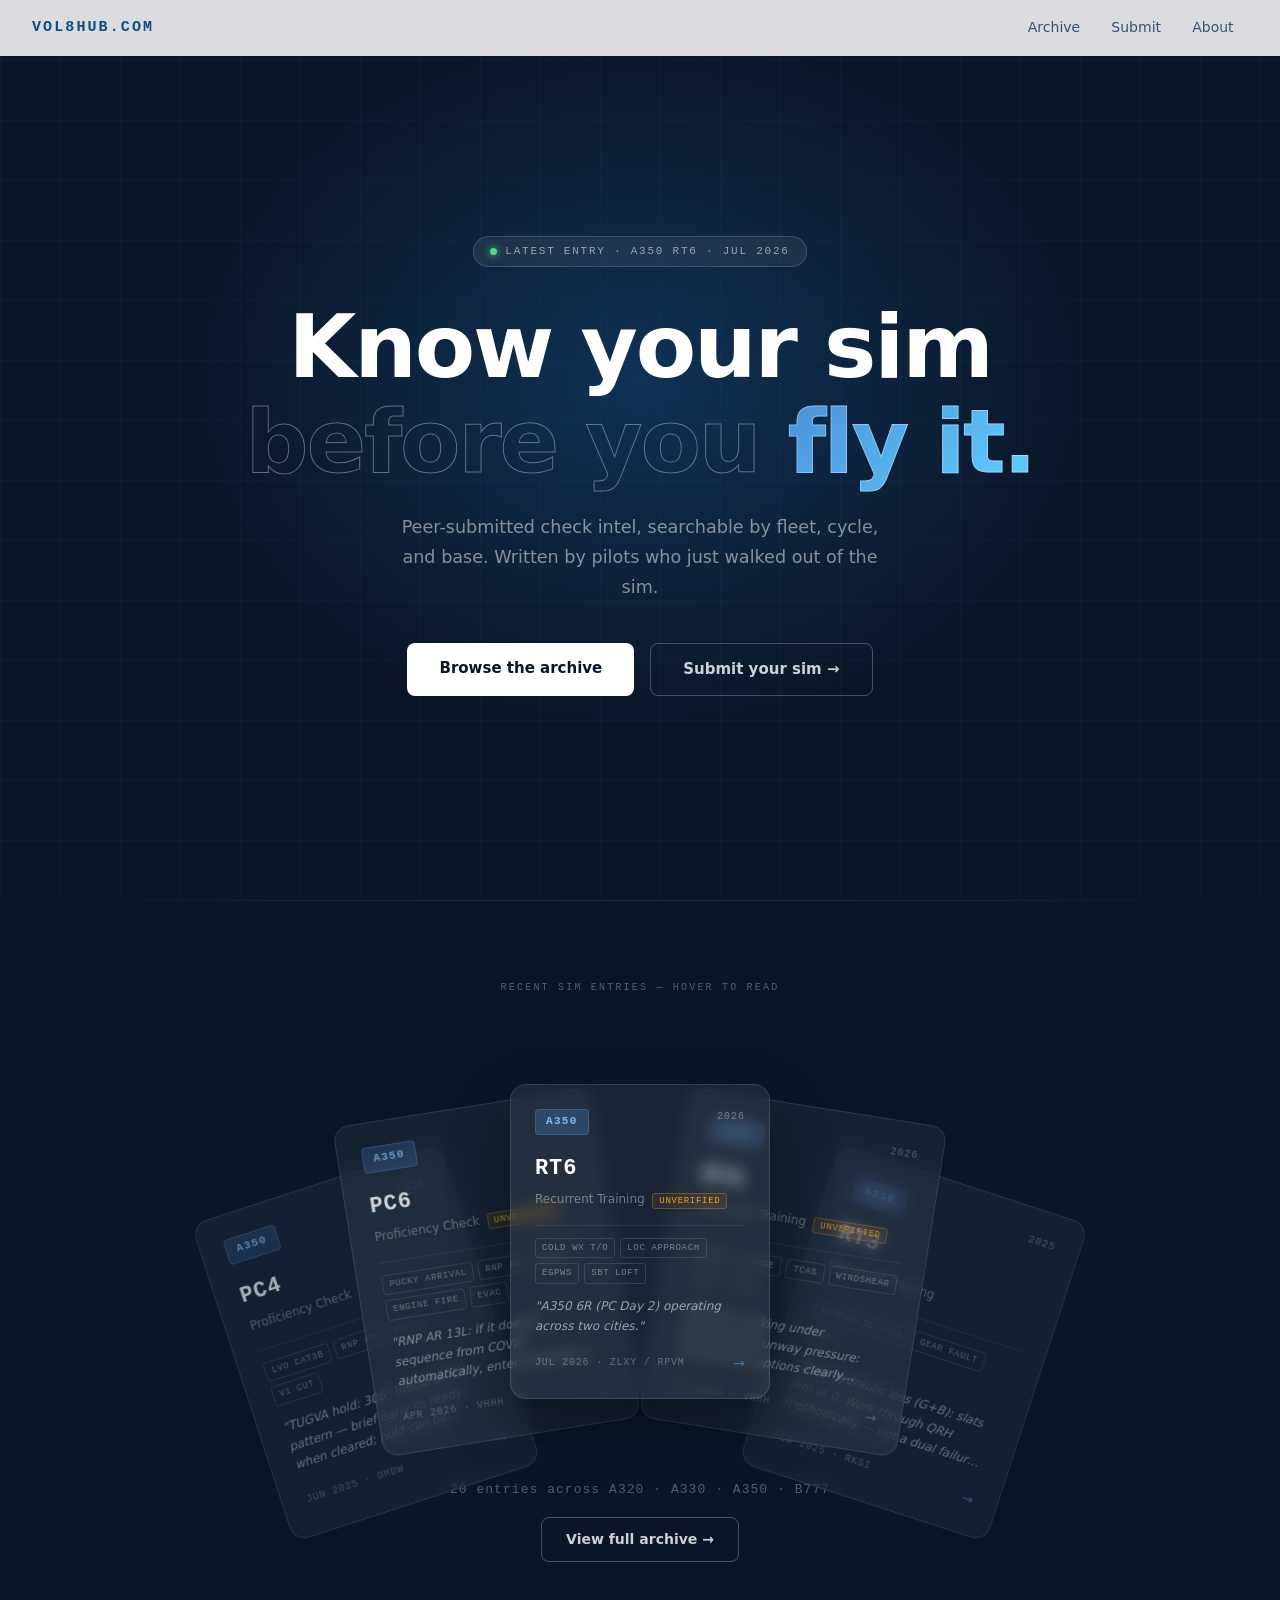
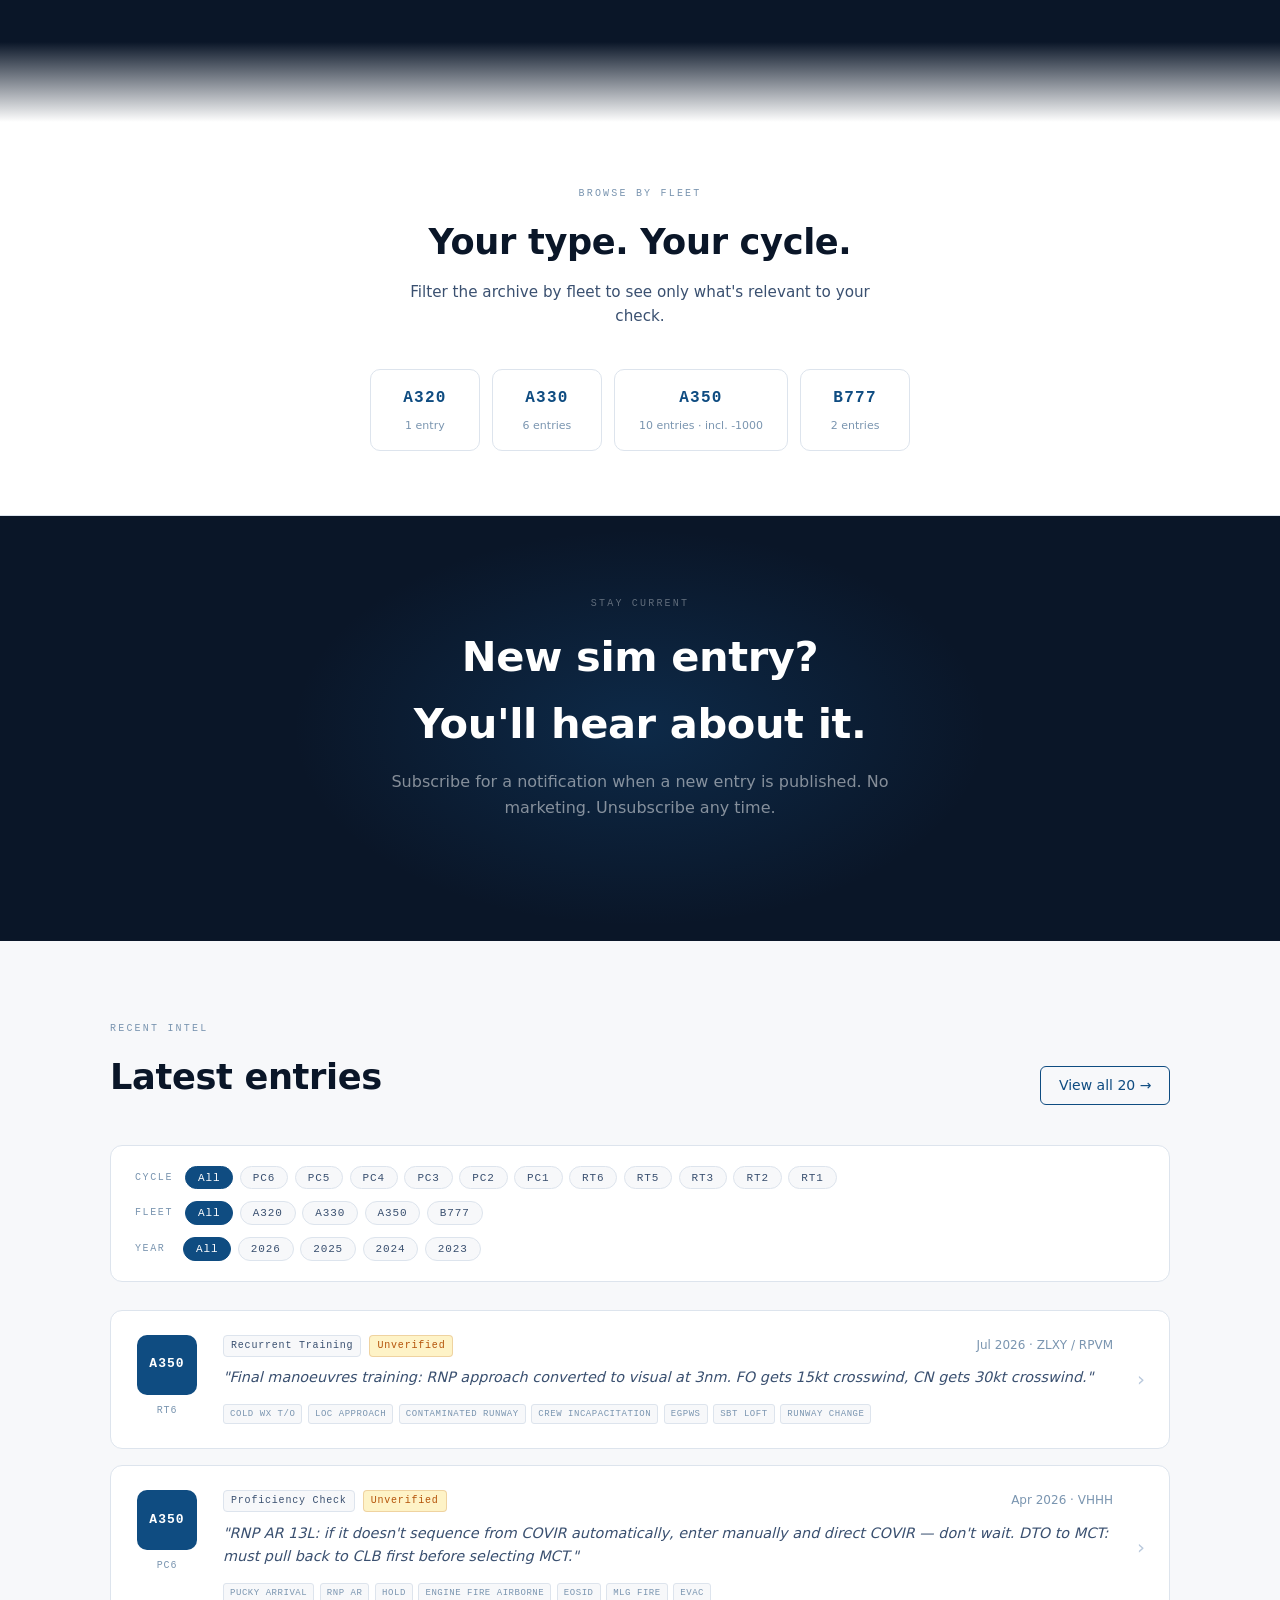
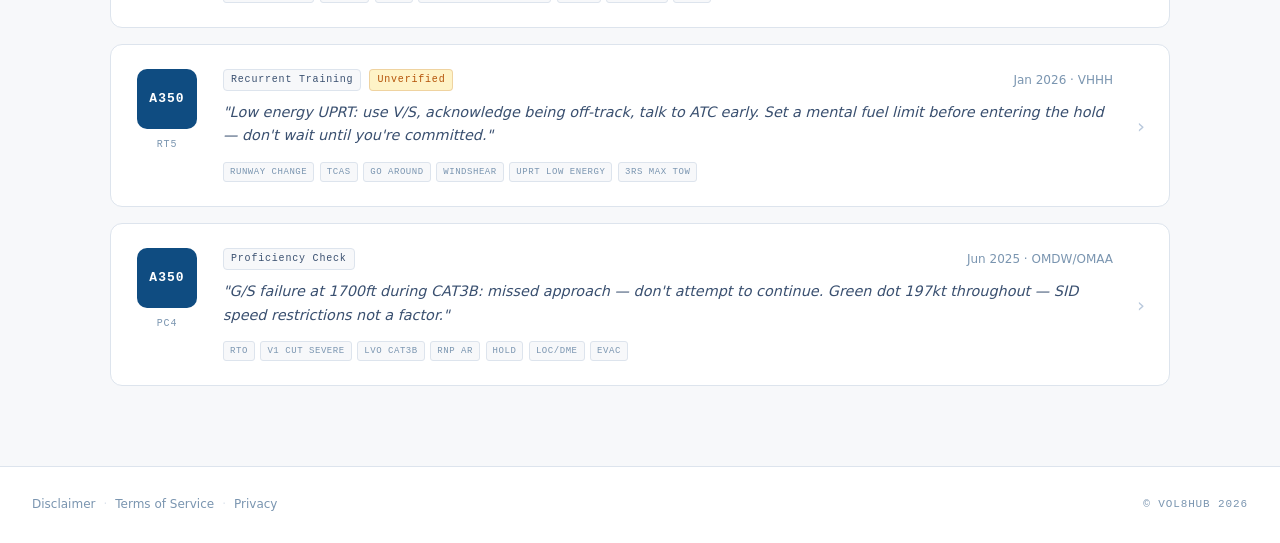
==== commit e16517d3: "cards and ordering update" ====
--- a/index.html
+++ b/index.html
@@ -5,6 +5,7 @@
 <meta name="viewport" content="width=device-width, initial-scale=1.0">
 <title>Vol8Hub — Simulator Check Intel</title>
 <meta name="description" content="Peer-submitted simulator check intel for professional airline pilots. Searchable. Current. Anonymous.">
+<link rel="canonical" href="https://vol8hub.com/">
 <meta property="og:title" content="Vol8Hub — Simulator Check Intel">
 <meta property="og:description" content="Peer-submitted simulator check intel. Searchable. Current. Anonymous.">
 <meta property="og:url" content="https://vol8hub.com">
@@ -17,6 +18,25 @@
 <meta name="twitter:description" content="Peer-submitted simulator check intel. Searchable. Current. Anonymous.">
 <meta name="twitter:image" content="https://vol8hub.com/assets/images/og-image.png">
 <link rel="icon" type="image/png" href="assets/images/favicon.png">
+<script type="application/ld+json">
+{
+  "@context": "https://schema.org",
+  "@type": "Organization",
+  "name": "Vol8Hub",
+  "url": "https://vol8hub.com/",
+  "description": "Peer-submitted simulator check intel for professional airline pilots. Searchable. Current. Anonymous.",
+  "logo": "https://vol8hub.com/assets/images/favicon.png"
+}
+</script>
+<script type="application/ld+json">
+{
+  "@context": "https://schema.org",
+  "@type": "WebSite",
+  "name": "Vol8Hub — Simulator Check Intel",
+  "url": "https://vol8hub.com/",
+  "description": "Peer-submitted simulator check intel for professional airline pilots. Searchable. Current. Anonymous."
+}
+</script>
 <meta http-equiv="X-Content-Type-Options" content="nosniff">
 <meta http-equiv="X-Frame-Options" content="DENY">
 <meta http-equiv="Referrer-Policy" content="strict-origin-when-cross-origin">
@@ -776,7 +796,7 @@
   <div class="hero-content">
     <div class="hero-pill">
       <span class="hero-pill-dot"></span>
-      Latest entry · A350 PC P6 · Apr 2026
+      Latest entry · A350 RT6 · Jul 2026
     </div>
     <h1 class="hero-headline">
       Know your sim<br>
@@ -796,27 +816,6 @@
   <div class="card-fan" id="cardFan">
 
     <!-- Card 1 -->
-    <div class="sim-card" onclick="window.location='archive.html#entry-015'">
-      <div class="card-top">
-        <span class="card-fleet">A330</span>
-        <span class="card-cycle">2025</span>
-      </div>
-      <div class="card-check-type">RT3</div>
-      <div class="card-check-label">Recurrent Training</div>
-      <div class="card-divider"></div>
-      <div class="card-tags">
-        <span class="card-tag">HYDRAULIC LOSS</span>
-        <span class="card-tag">GEAR FAULT</span>
-        <span class="card-tag">RNP</span>
-      </div>
-      <p class="card-tip">"Dual hydraulic loss (G+B): slats jam at 0. Work through QRH methodically — not a dual failure of single systems."</p>
-      <div class="card-footer">
-        <span class="card-date">FEB 2025 · RKSI</span>
-        <span class="card-arrow">→</span>
-      </div>
-    </div>
-
-    <!-- Card 2 -->
     <div class="sim-card" onclick="window.location='archive.html#entry-017'">
       <div class="card-top">
         <span class="card-fleet">A350</span>
@@ -838,7 +837,7 @@
       </div>
     </div>
 
-    <!-- Card 3 — CENTRE (featured) -->
+    <!-- Card 2 — SECOND (previously front) -->
     <div class="sim-card" onclick="window.location='archive.html#entry-019'">
       <div class="card-top">
         <span class="card-fleet">A350</span>
@@ -861,6 +860,28 @@
       </div>
     </div>
 
+    <!-- Card 3 — CENTRE (featured, ENTRY-020) -->
+    <div class="sim-card" onclick="window.location='archive.html#entry-020'">
+      <div class="card-top">
+        <span class="card-fleet">A350</span>
+        <span class="card-cycle">2026</span>
+      </div>
+      <div class="card-check-type">RT6</div>
+      <div class="card-check-label">Recurrent Training &nbsp;<span class="card-unverified">UNVERIFIED</span></div>
+      <div class="card-divider"></div>
+      <div class="card-tags">
+        <span class="card-tag">COLD WX T/O</span>
+        <span class="card-tag">LOC APPROACH</span>
+        <span class="card-tag">EGPWS</span>
+        <span class="card-tag">SBT LOFT</span>
+      </div>
+      <p class="card-tip">"A350 6R (PC Day 2) operating across two cities."</p>
+      <div class="card-footer">
+        <span class="card-date">JUL 2026 · ZLXY / RPVM</span>
+        <span class="card-arrow">→</span>
+      </div>
+    </div>
+
     <!-- Card 4 -->
     <div class="sim-card" onclick="window.location='archive.html#entry-018'">
       <div class="card-top">
@@ -885,23 +906,22 @@
     </div>
 
     <!-- Card 5 -->
-    <div class="sim-card" onclick="window.location='archive.html#entry-012'">
+    <div class="sim-card" onclick="window.location='archive.html#entry-015'">
       <div class="card-top">
-        <span class="card-fleet">A350</span>
-        <span class="card-cycle">2024</span>
-      </div>
-      <div class="card-check-type">RT2</div>
+        <span class="card-fleet">A330</span>
+        <span class="card-cycle">2025</span>
+      </div>
+      <div class="card-check-type">RT3</div>
       <div class="card-check-label">Recurrent Training</div>
       <div class="card-divider"></div>
       <div class="card-tags">
-        <span class="card-tag">3RS EO T/O</span>
-        <span class="card-tag">UPRT</span>
-        <span class="card-tag">TCAS RA</span>
-        <span class="card-tag">LOS SMOKE</span>
-      </div>
-      <p class="card-tip">"ADLAT 1T: modify TEGUB to 210kt (not FM default 230kt). PRESS ALT: must be tracking 191° AND above 2600ft AGL — both conditions required."</p>
+        <span class="card-tag">HYDRAULIC LOSS</span>
+        <span class="card-tag">GEAR FAULT</span>
+        <span class="card-tag">RNP</span>
+      </div>
+      <p class="card-tip">"Dual hydraulic loss (G+B): slats jam at 0. Work through QRH methodically — not a dual failure of single systems."</p>
       <div class="card-footer">
-        <span class="card-date">SEP 2024 · VHHH</span>
+        <span class="card-date">FEB 2025 · RKSI</span>
         <span class="card-arrow">→</span>
       </div>
     </div>
@@ -909,7 +929,7 @@
   </div>
 
   <div class="cards-stage-footer">
-    <p>19 entries across A320 · A330 · A350 · B777</p>
+    <p>20 entries across A320 · A330 · A350 · B777</p>
     <a href="archive.html" class="btn-hero-secondary" style="font-size:14px;padding:0.65rem 1.5rem;" onclick="gtag('event','archive_cta_click')">View full archive →</a>
   </div>
 </section>
@@ -971,7 +991,7 @@
         <div class="section-eyebrow">Recent intel</div>
         <h2 class="section-heading" style="margin-bottom:0;">Latest entries</h2>
       </div>
-      <a href="archive.html" class="view-all" onclick="gtag('event','archive_cta_click',{location:'recent_entries'})">View all 19 →</a>
+      <a href="archive.html" class="view-all" onclick="gtag('event','archive_cta_click',{location:'recent_entries'})">View all 20 →</a>
     </div>
 
     <!-- FILTER PILLS -->
@@ -1017,8 +1037,34 @@
 
     <div class="entry-list" id="entryList">
 
-      <a href="archive.html#entry-019" class="entry-row reveal"
-         data-cycle="P6" data-fleet="A350" data-year="2026">
+      <a href="archive.html#entry-020" class="entry-row reveal"
+         data-cycle="6R" data-fleet="A350" data-year="2026" data-date="2026-07">
+        <div class="entry-fleet-col">
+          <div class="entry-fleet-badge">A350</div>
+          <div class="entry-cycle-badge">RT6</div>
+        </div>
+        <div class="entry-content">
+          <div class="entry-meta-row">
+            <span class="entry-check-tag">Recurrent Training</span>
+            <span class="entry-unverified-tag">Unverified</span>
+            <span class="entry-date-text">Jul 2026 · ZLXY / RPVM</span>
+          </div>
+          <p class="entry-tip">"Final manoeuvres training: RNP approach converted to visual at 3nm. FO gets 15kt crosswind, CN gets 30kt crosswind."</p>
+          <div class="entry-tags">
+            <span class="entry-tag">COLD WX T/O</span>
+            <span class="entry-tag">LOC APPROACH</span>
+            <span class="entry-tag">CONTAMINATED RUNWAY</span>
+            <span class="entry-tag">CREW INCAPACITATION</span>
+            <span class="entry-tag">EGPWS</span>
+            <span class="entry-tag">SBT LOFT</span>
+            <span class="entry-tag">RUNWAY CHANGE</span>
+          </div>
+        </div>
+        <div class="entry-arrow">›</div>
+      </a>
+
+      <a href="archive.html#entry-019" class="entry-row reveal reveal-delay-1"
+         data-cycle="P6" data-fleet="A350" data-year="2026" data-date="2026-04">
         <div class="entry-fleet-col">
           <div class="entry-fleet-badge">A350</div>
           <div class="entry-cycle-badge">PC6</div>
@@ -1043,8 +1089,8 @@
         <div class="entry-arrow">›</div>
       </a>
 
-      <a href="archive.html#entry-018" class="entry-row reveal reveal-delay-1"
-         data-cycle="5R" data-fleet="A350" data-year="2026">
+      <a href="archive.html#entry-018" class="entry-row reveal reveal-delay-2"
+         data-cycle="5R" data-fleet="A350" data-year="2026" data-date="2026-01">
         <div class="entry-fleet-col">
           <div class="entry-fleet-badge">A350</div>
           <div class="entry-cycle-badge">RT5</div>
@@ -1068,8 +1114,8 @@
         <div class="entry-arrow">›</div>
       </a>
 
-      <a href="archive.html#entry-017" class="entry-row reveal reveal-delay-2"
-         data-cycle="P4" data-fleet="A350" data-year="2025">
+      <a href="archive.html#entry-017" class="entry-row reveal reveal-delay-3"
+         data-cycle="P4" data-fleet="A350" data-year="2025" data-date="2025-06">
         <div class="entry-fleet-col">
           <div class="entry-fleet-badge">A350</div>
           <div class="entry-cycle-badge">PC4</div>
@@ -1160,6 +1206,20 @@
   },3500);
 }
 startAutoHint();
+// Sort latest-entries list by date (newest first, stable for ties)
+(function sortEntriesByDate(){
+  const list=document.getElementById('entryList');
+  if(!list) return;
+  const rows=Array.from(list.querySelectorAll('.entry-row'));
+  rows.sort((a,b)=>{
+    const da=a.dataset.date||'';
+    const db=b.dataset.date||'';
+    if(da>db) return -1;
+    if(da<db) return 1;
+    return 0; // preserve existing relative order for identical dates
+  });
+  rows.forEach(row=>list.appendChild(row));
+})();
 // Filter logic
 const activeFilters={cycle:'all',fleet:'all',year:'all'};
 document.querySelectorAll('.fpill').forEach(btn=>{
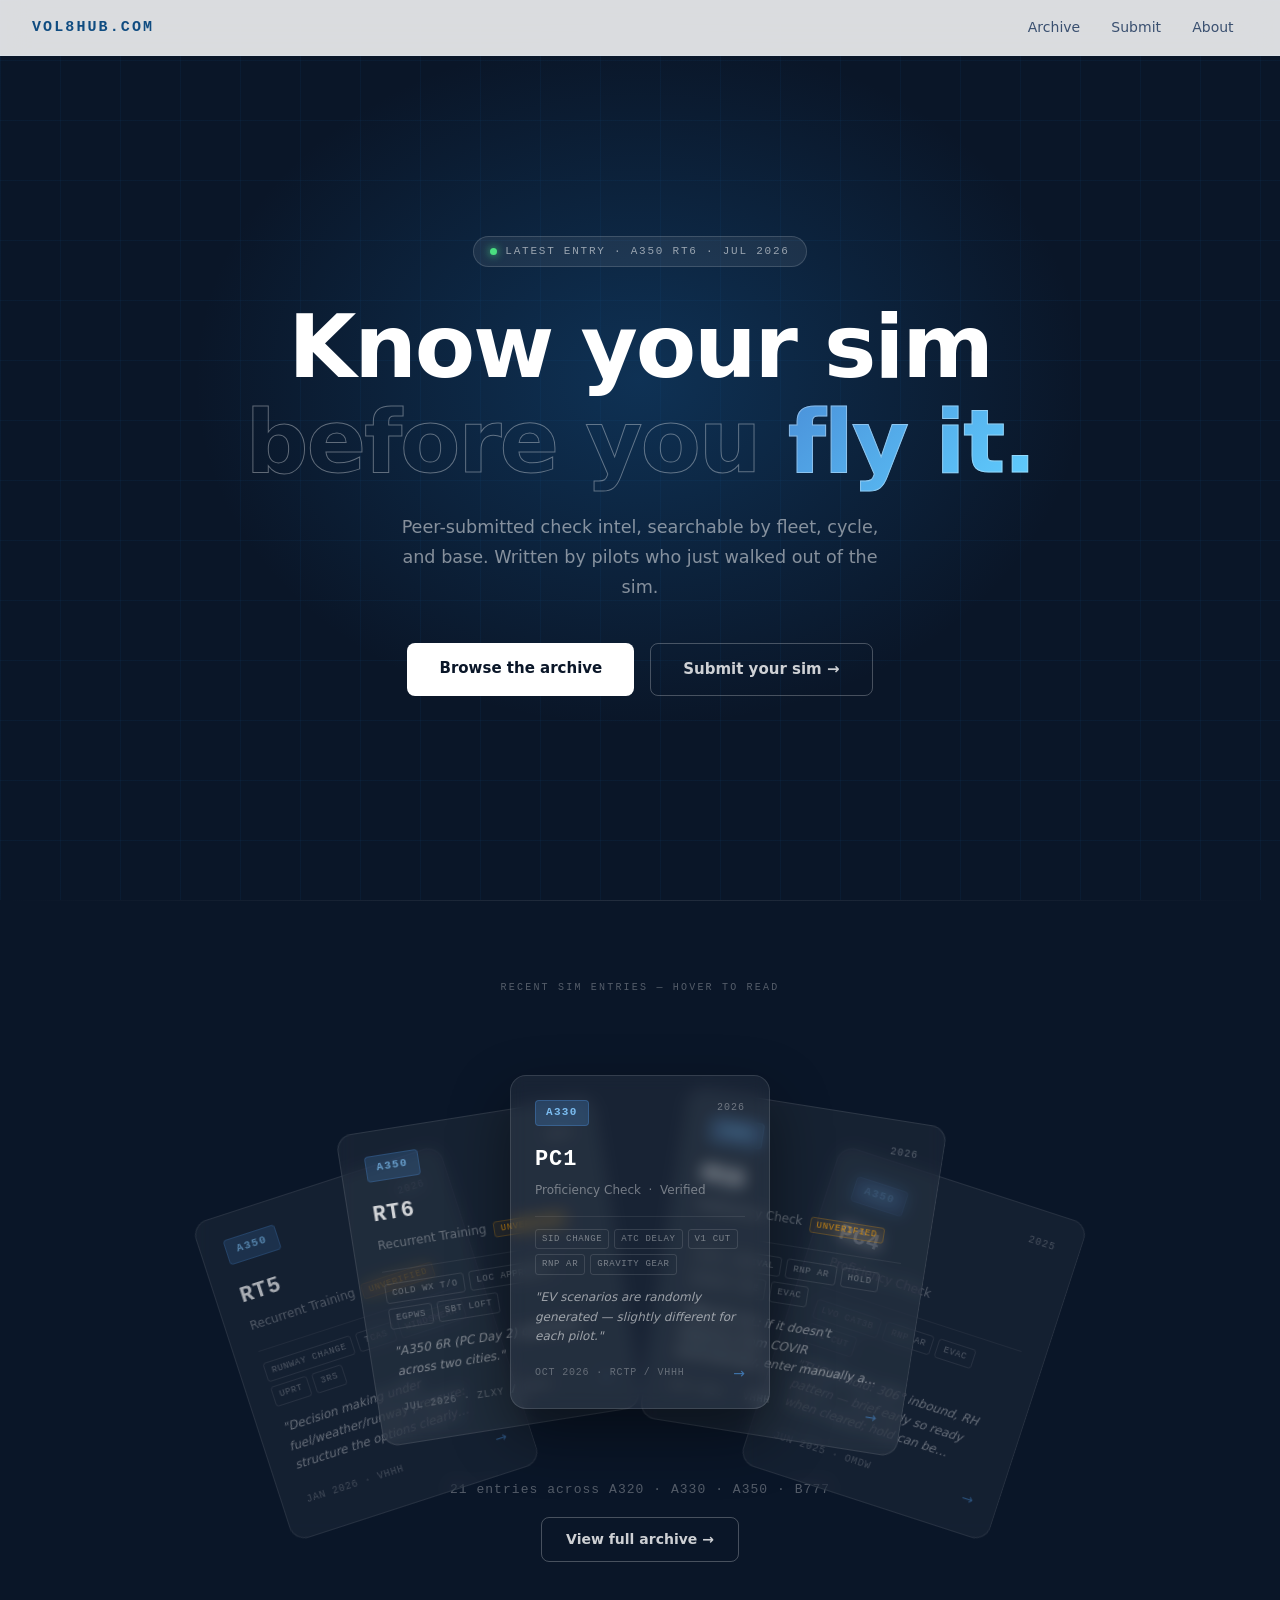
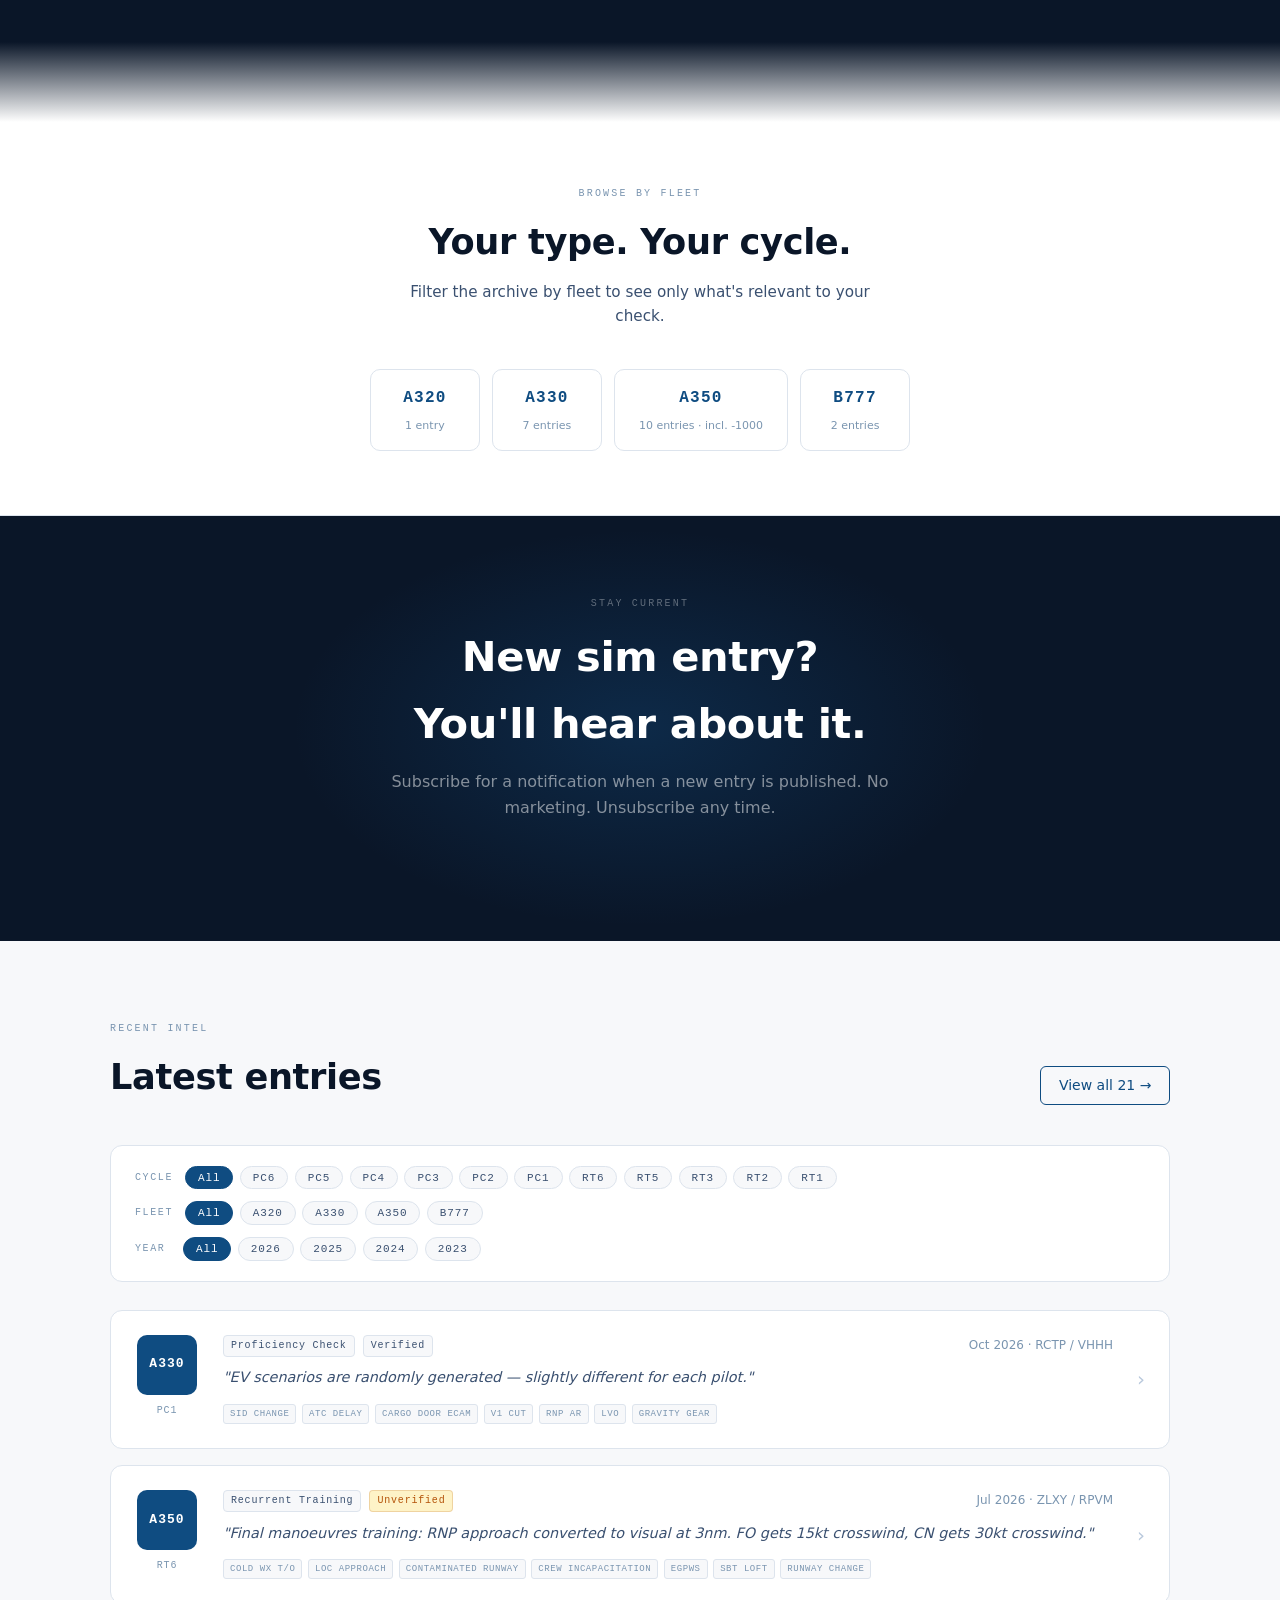
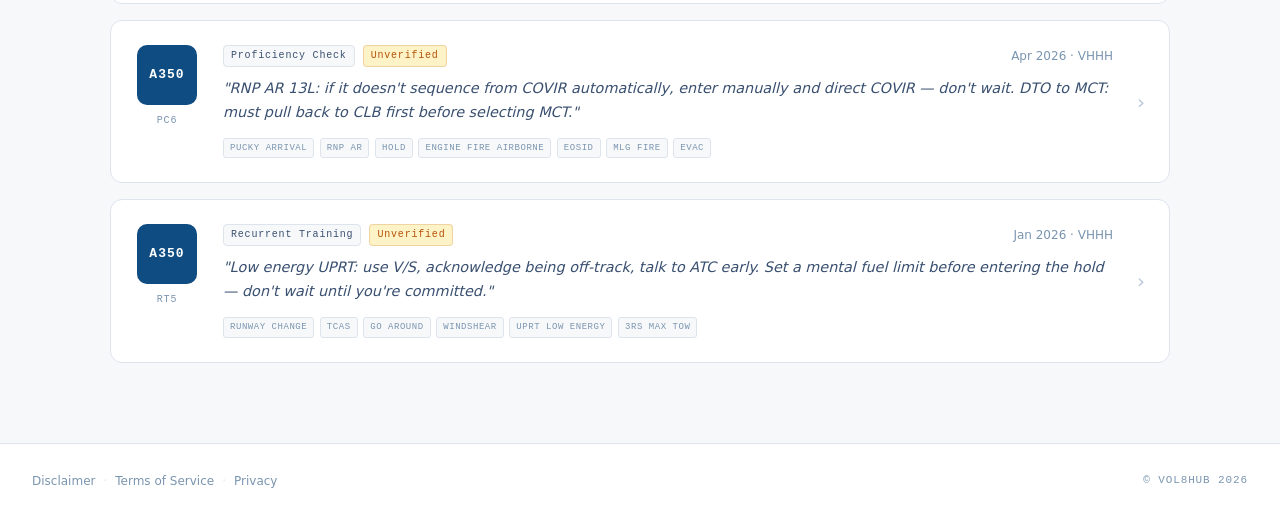
==== commit 6526e4fa: "Add ENTRY-021" ====
--- a/index.html
+++ b/index.html
@@ -815,29 +815,74 @@
   <div class="cards-label">Recent sim entries — hover to read</div>
   <div class="card-fan" id="cardFan">
 
-    <!-- Card 1 -->
-    <div class="sim-card" onclick="window.location='archive.html#entry-017'">
+    <!-- Card 1 — 4th newest (outer left) -->
+    <div class="sim-card" onclick="window.location='archive.html#entry-018'">
       <div class="card-top">
         <span class="card-fleet">A350</span>
-        <span class="card-cycle">2025</span>
-      </div>
-      <div class="card-check-type">PC4</div>
-      <div class="card-check-label">Proficiency Check</div>
+        <span class="card-cycle">2026</span>
+      </div>
+      <div class="card-check-type">RT5</div>
+      <div class="card-check-label">Recurrent Training &nbsp;<span class="card-unverified">UNVERIFIED</span></div>
       <div class="card-divider"></div>
       <div class="card-tags">
-        <span class="card-tag">LVO CAT3B</span>
+        <span class="card-tag">RUNWAY CHANGE</span>
+        <span class="card-tag">TCAS</span>
+        <span class="card-tag">WINDSHEAR</span>
+        <span class="card-tag">UPRT</span>
+        <span class="card-tag">3RS</span>
+      </div>
+      <p class="card-tip">"Decision making under fuel/weather/runway pressure: structure the options clearly before committing."</p>
+      <div class="card-footer">
+        <span class="card-date">JAN 2026 · VHHH</span>
+        <span class="card-arrow">→</span>
+      </div>
+    </div>
+
+    <!-- Card 2 — 2nd newest (inner left) -->
+    <div class="sim-card" onclick="window.location='archive.html#entry-020'">
+      <div class="card-top">
+        <span class="card-fleet">A350</span>
+        <span class="card-cycle">2026</span>
+      </div>
+      <div class="card-check-type">RT6</div>
+      <div class="card-check-label">Recurrent Training &nbsp;<span class="card-unverified">UNVERIFIED</span></div>
+      <div class="card-divider"></div>
+      <div class="card-tags">
+        <span class="card-tag">COLD WX T/O</span>
+        <span class="card-tag">LOC APPROACH</span>
+        <span class="card-tag">EGPWS</span>
+        <span class="card-tag">SBT LOFT</span>
+      </div>
+      <p class="card-tip">"A350 6R (PC Day 2) operating across two cities."</p>
+      <div class="card-footer">
+        <span class="card-date">JUL 2026 · ZLXY / RPVM</span>
+        <span class="card-arrow">→</span>
+      </div>
+    </div>
+
+    <!-- Card 3 — CENTRE (featured, ENTRY-021) -->
+    <div class="sim-card" onclick="window.location='archive.html#entry-021'">
+      <div class="card-top">
+        <span class="card-fleet">A330</span>
+        <span class="card-cycle">2026</span>
+      </div>
+      <div class="card-check-type">PC1</div>
+      <div class="card-check-label">Proficiency Check &nbsp;·&nbsp; Verified</div>
+      <div class="card-divider"></div>
+      <div class="card-tags">
+        <span class="card-tag">SID CHANGE</span>
+        <span class="card-tag">ATC DELAY</span>
+        <span class="card-tag">V1 CUT</span>
         <span class="card-tag">RNP AR</span>
-        <span class="card-tag">EVAC</span>
-        <span class="card-tag">V1 CUT</span>
-      </div>
-      <p class="card-tip">"TUGVA hold: 306° inbound, RH pattern — brief early so ready when cleared; hold can be cancelled before reaching fix."</p>
+        <span class="card-tag">GRAVITY GEAR</span>
+      </div>
+      <p class="card-tip">"EV scenarios are randomly generated — slightly different for each pilot."</p>
       <div class="card-footer">
-        <span class="card-date">JUN 2025 · OMDW</span>
+        <span class="card-date">OCT 2026 · RCTP / VHHH</span>
         <span class="card-arrow">→</span>
       </div>
     </div>
-
-    <!-- Card 2 — SECOND (previously front) -->
+    <!-- Card 4 — 3rd newest (inner right) -->
     <div class="sim-card" onclick="window.location='archive.html#entry-019'">
       <div class="card-top">
         <span class="card-fleet">A350</span>
@@ -860,76 +905,32 @@
       </div>
     </div>
 
-    <!-- Card 3 — CENTRE (featured, ENTRY-020) -->
-    <div class="sim-card" onclick="window.location='archive.html#entry-020'">
+    <!-- Card 5 — 5th newest (outer right) -->
+    <div class="sim-card" onclick="window.location='archive.html#entry-017'">
       <div class="card-top">
         <span class="card-fleet">A350</span>
-        <span class="card-cycle">2026</span>
-      </div>
-      <div class="card-check-type">RT6</div>
-      <div class="card-check-label">Recurrent Training &nbsp;<span class="card-unverified">UNVERIFIED</span></div>
+        <span class="card-cycle">2025</span>
+      </div>
+      <div class="card-check-type">PC4</div>
+      <div class="card-check-label">Proficiency Check</div>
       <div class="card-divider"></div>
       <div class="card-tags">
-        <span class="card-tag">COLD WX T/O</span>
-        <span class="card-tag">LOC APPROACH</span>
-        <span class="card-tag">EGPWS</span>
-        <span class="card-tag">SBT LOFT</span>
-      </div>
-      <p class="card-tip">"A350 6R (PC Day 2) operating across two cities."</p>
+        <span class="card-tag">LVO CAT3B</span>
+        <span class="card-tag">RNP AR</span>
+        <span class="card-tag">EVAC</span>
+        <span class="card-tag">V1 CUT</span>
+      </div>
+      <p class="card-tip">"TUGVA hold: 306° inbound, RH pattern — brief early so ready when cleared; hold can be cancelled before reaching fix."</p>
       <div class="card-footer">
-        <span class="card-date">JUL 2026 · ZLXY / RPVM</span>
+        <span class="card-date">JUN 2025 · OMDW</span>
         <span class="card-arrow">→</span>
       </div>
     </div>
 
-    <!-- Card 4 -->
-    <div class="sim-card" onclick="window.location='archive.html#entry-018'">
-      <div class="card-top">
-        <span class="card-fleet">A350</span>
-        <span class="card-cycle">2026</span>
-      </div>
-      <div class="card-check-type">RT5</div>
-      <div class="card-check-label">Recurrent Training &nbsp;<span class="card-unverified">UNVERIFIED</span></div>
-      <div class="card-divider"></div>
-      <div class="card-tags">
-        <span class="card-tag">RUNWAY CHANGE</span>
-        <span class="card-tag">TCAS</span>
-        <span class="card-tag">WINDSHEAR</span>
-        <span class="card-tag">UPRT</span>
-        <span class="card-tag">3RS</span>
-      </div>
-      <p class="card-tip">"Decision making under fuel/weather/runway pressure: structure the options clearly before committing."</p>
-      <div class="card-footer">
-        <span class="card-date">JAN 2026 · VHHH</span>
-        <span class="card-arrow">→</span>
-      </div>
-    </div>
-
-    <!-- Card 5 -->
-    <div class="sim-card" onclick="window.location='archive.html#entry-015'">
-      <div class="card-top">
-        <span class="card-fleet">A330</span>
-        <span class="card-cycle">2025</span>
-      </div>
-      <div class="card-check-type">RT3</div>
-      <div class="card-check-label">Recurrent Training</div>
-      <div class="card-divider"></div>
-      <div class="card-tags">
-        <span class="card-tag">HYDRAULIC LOSS</span>
-        <span class="card-tag">GEAR FAULT</span>
-        <span class="card-tag">RNP</span>
-      </div>
-      <p class="card-tip">"Dual hydraulic loss (G+B): slats jam at 0. Work through QRH methodically — not a dual failure of single systems."</p>
-      <div class="card-footer">
-        <span class="card-date">FEB 2025 · RKSI</span>
-        <span class="card-arrow">→</span>
-      </div>
-    </div>
-
   </div>
 
   <div class="cards-stage-footer">
-    <p>20 entries across A320 · A330 · A350 · B777</p>
+    <p>21 entries across A320 · A330 · A350 · B777</p>
     <a href="archive.html" class="btn-hero-secondary" style="font-size:14px;padding:0.65rem 1.5rem;" onclick="gtag('event','archive_cta_click')">View full archive →</a>
   </div>
 </section>
@@ -950,7 +951,7 @@
       </a>
       <a href="archive.html?fleet=A330" class="fleet-card" onclick="gtag('event','fleet_quicknav_click',{fleet:'A330'})">
         <span class="fleet-card-code">A330</span>
-        <span class="fleet-card-count">6 entries</span>
+        <span class="fleet-card-count">7 entries</span>
       </a>
       <a href="archive.html?fleet=A350" class="fleet-card" onclick="gtag('event','fleet_quicknav_click',{fleet:'A350'})">
         <span class="fleet-card-code">A350</span>
@@ -991,7 +992,7 @@
         <div class="section-eyebrow">Recent intel</div>
         <h2 class="section-heading" style="margin-bottom:0;">Latest entries</h2>
       </div>
-      <a href="archive.html" class="view-all" onclick="gtag('event','archive_cta_click',{location:'recent_entries'})">View all 20 →</a>
+      <a href="archive.html" class="view-all" onclick="gtag('event','archive_cta_click',{location:'recent_entries'})">View all 21 →</a>
     </div>
 
     <!-- FILTER PILLS -->
@@ -1037,7 +1038,33 @@
 
     <div class="entry-list" id="entryList">
 
-      <a href="archive.html#entry-020" class="entry-row reveal"
+      <a href="archive.html#entry-021" class="entry-row reveal"
+         data-cycle="P1" data-fleet="A330" data-year="2026" data-date="2026-10">
+        <div class="entry-fleet-col">
+          <div class="entry-fleet-badge">A330</div>
+          <div class="entry-cycle-badge">PC1</div>
+        </div>
+        <div class="entry-content">
+          <div class="entry-meta-row">
+            <span class="entry-check-tag">Proficiency Check</span>
+            <span class="entry-check-tag">Verified</span>
+            <span class="entry-date-text">Oct 2026 · RCTP / VHHH</span>
+          </div>
+          <p class="entry-tip">"EV scenarios are randomly generated — slightly different for each pilot."</p>
+          <div class="entry-tags">
+            <span class="entry-tag">SID CHANGE</span>
+            <span class="entry-tag">ATC DELAY</span>
+            <span class="entry-tag">CARGO DOOR ECAM</span>
+            <span class="entry-tag">V1 CUT</span>
+            <span class="entry-tag">RNP AR</span>
+            <span class="entry-tag">LVO</span>
+            <span class="entry-tag">GRAVITY GEAR</span>
+          </div>
+        </div>
+        <div class="entry-arrow">›</div>
+      </a>
+
+      <a href="archive.html#entry-020" class="entry-row reveal reveal-delay-1"
          data-cycle="6R" data-fleet="A350" data-year="2026" data-date="2026-07">
         <div class="entry-fleet-col">
           <div class="entry-fleet-badge">A350</div>
@@ -1063,7 +1090,7 @@
         <div class="entry-arrow">›</div>
       </a>
 
-      <a href="archive.html#entry-019" class="entry-row reveal reveal-delay-1"
+      <a href="archive.html#entry-019" class="entry-row reveal reveal-delay-2"
          data-cycle="P6" data-fleet="A350" data-year="2026" data-date="2026-04">
         <div class="entry-fleet-col">
           <div class="entry-fleet-badge">A350</div>
@@ -1089,7 +1116,7 @@
         <div class="entry-arrow">›</div>
       </a>
 
-      <a href="archive.html#entry-018" class="entry-row reveal reveal-delay-2"
+      <a href="archive.html#entry-018" class="entry-row reveal reveal-delay-3"
          data-cycle="5R" data-fleet="A350" data-year="2026" data-date="2026-01">
         <div class="entry-fleet-col">
           <div class="entry-fleet-badge">A350</div>
@@ -1109,31 +1136,6 @@
             <span class="entry-tag">WINDSHEAR</span>
             <span class="entry-tag">UPRT LOW ENERGY</span>
             <span class="entry-tag">3RS MAX TOW</span>
-          </div>
-        </div>
-        <div class="entry-arrow">›</div>
-      </a>
-
-      <a href="archive.html#entry-017" class="entry-row reveal reveal-delay-3"
-         data-cycle="P4" data-fleet="A350" data-year="2025" data-date="2025-06">
-        <div class="entry-fleet-col">
-          <div class="entry-fleet-badge">A350</div>
-          <div class="entry-cycle-badge">PC4</div>
-        </div>
-        <div class="entry-content">
-          <div class="entry-meta-row">
-            <span class="entry-check-tag">Proficiency Check</span>
-            <span class="entry-date-text">Jun 2025 · OMDW/OMAA</span>
-          </div>
-          <p class="entry-tip">"G/S failure at 1700ft during CAT3B: missed approach — don't attempt to continue. Green dot 197kt throughout — SID speed restrictions not a factor."</p>
-          <div class="entry-tags">
-            <span class="entry-tag">RTO</span>
-            <span class="entry-tag">V1 CUT SEVERE</span>
-            <span class="entry-tag">LVO CAT3B</span>
-            <span class="entry-tag">RNP AR</span>
-            <span class="entry-tag">HOLD</span>
-            <span class="entry-tag">LOC/DME</span>
-            <span class="entry-tag">EVAC</span>
           </div>
         </div>
         <div class="entry-arrow">›</div>
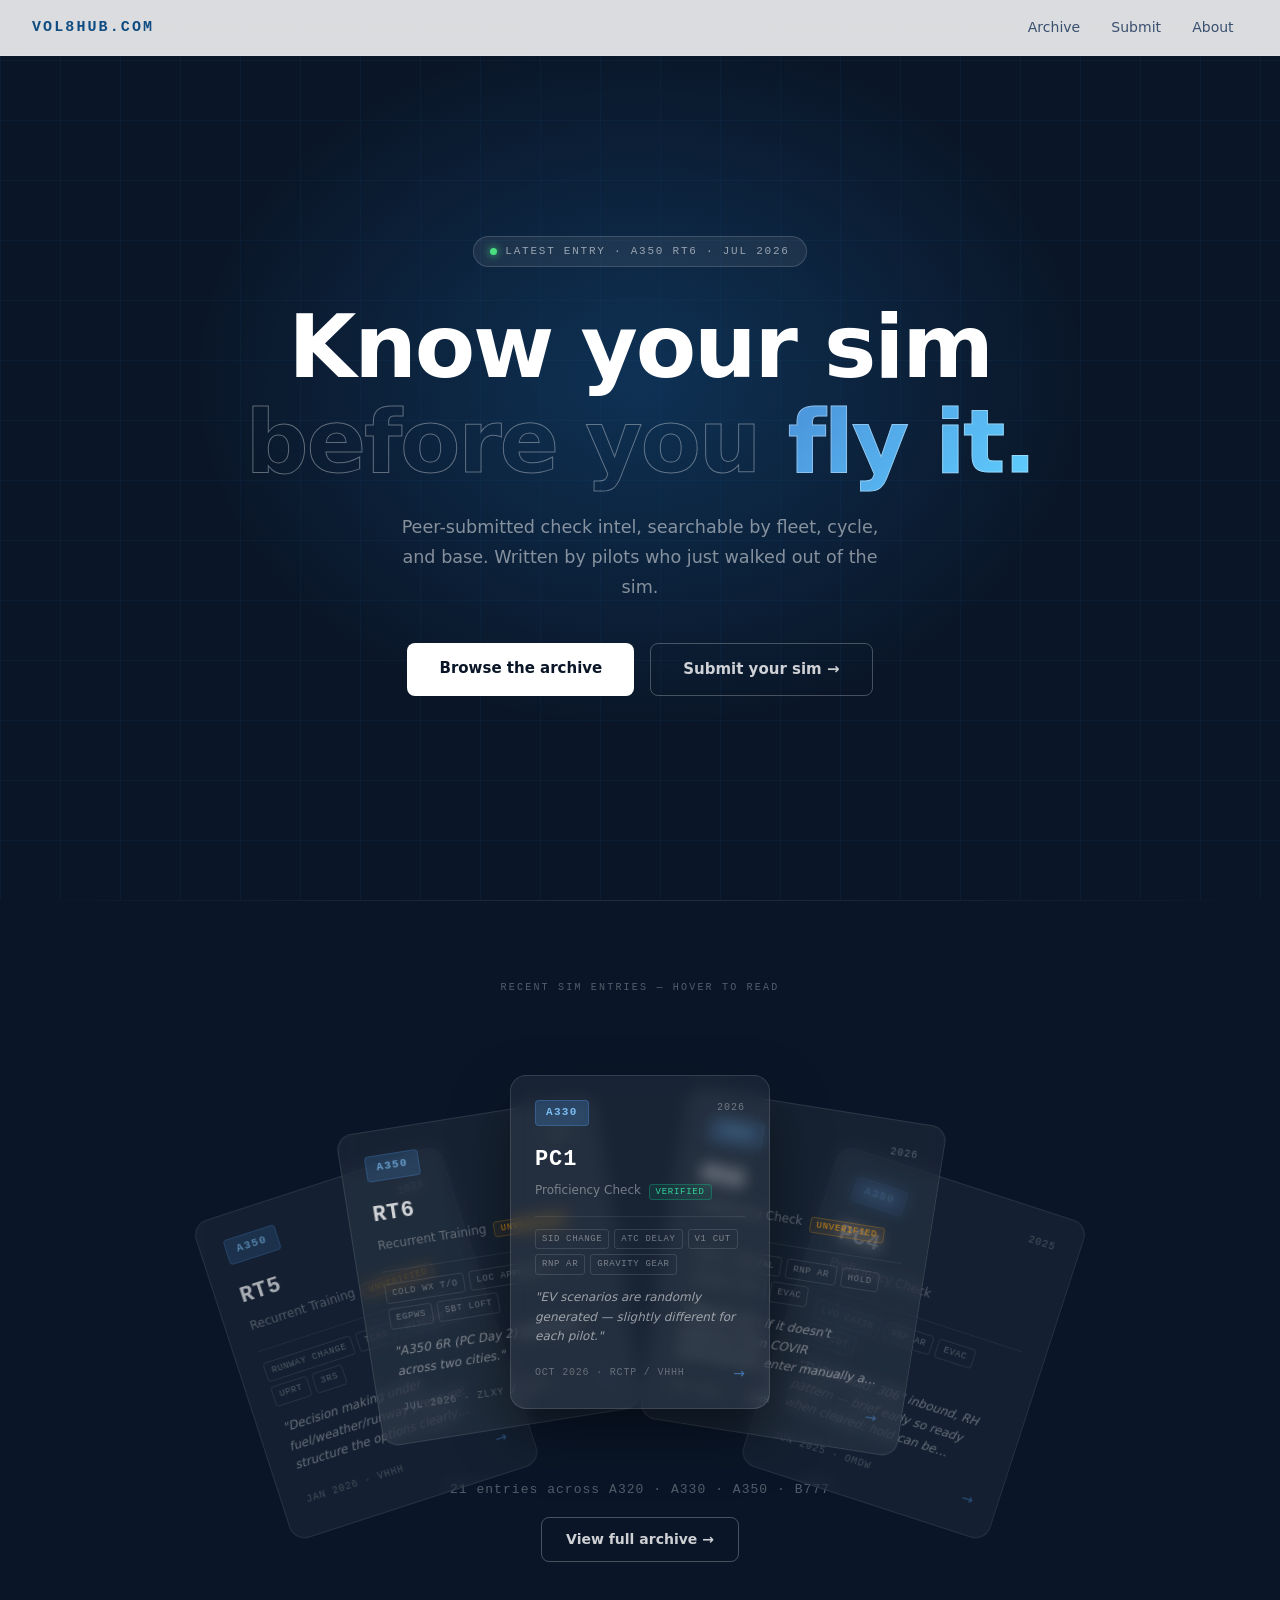
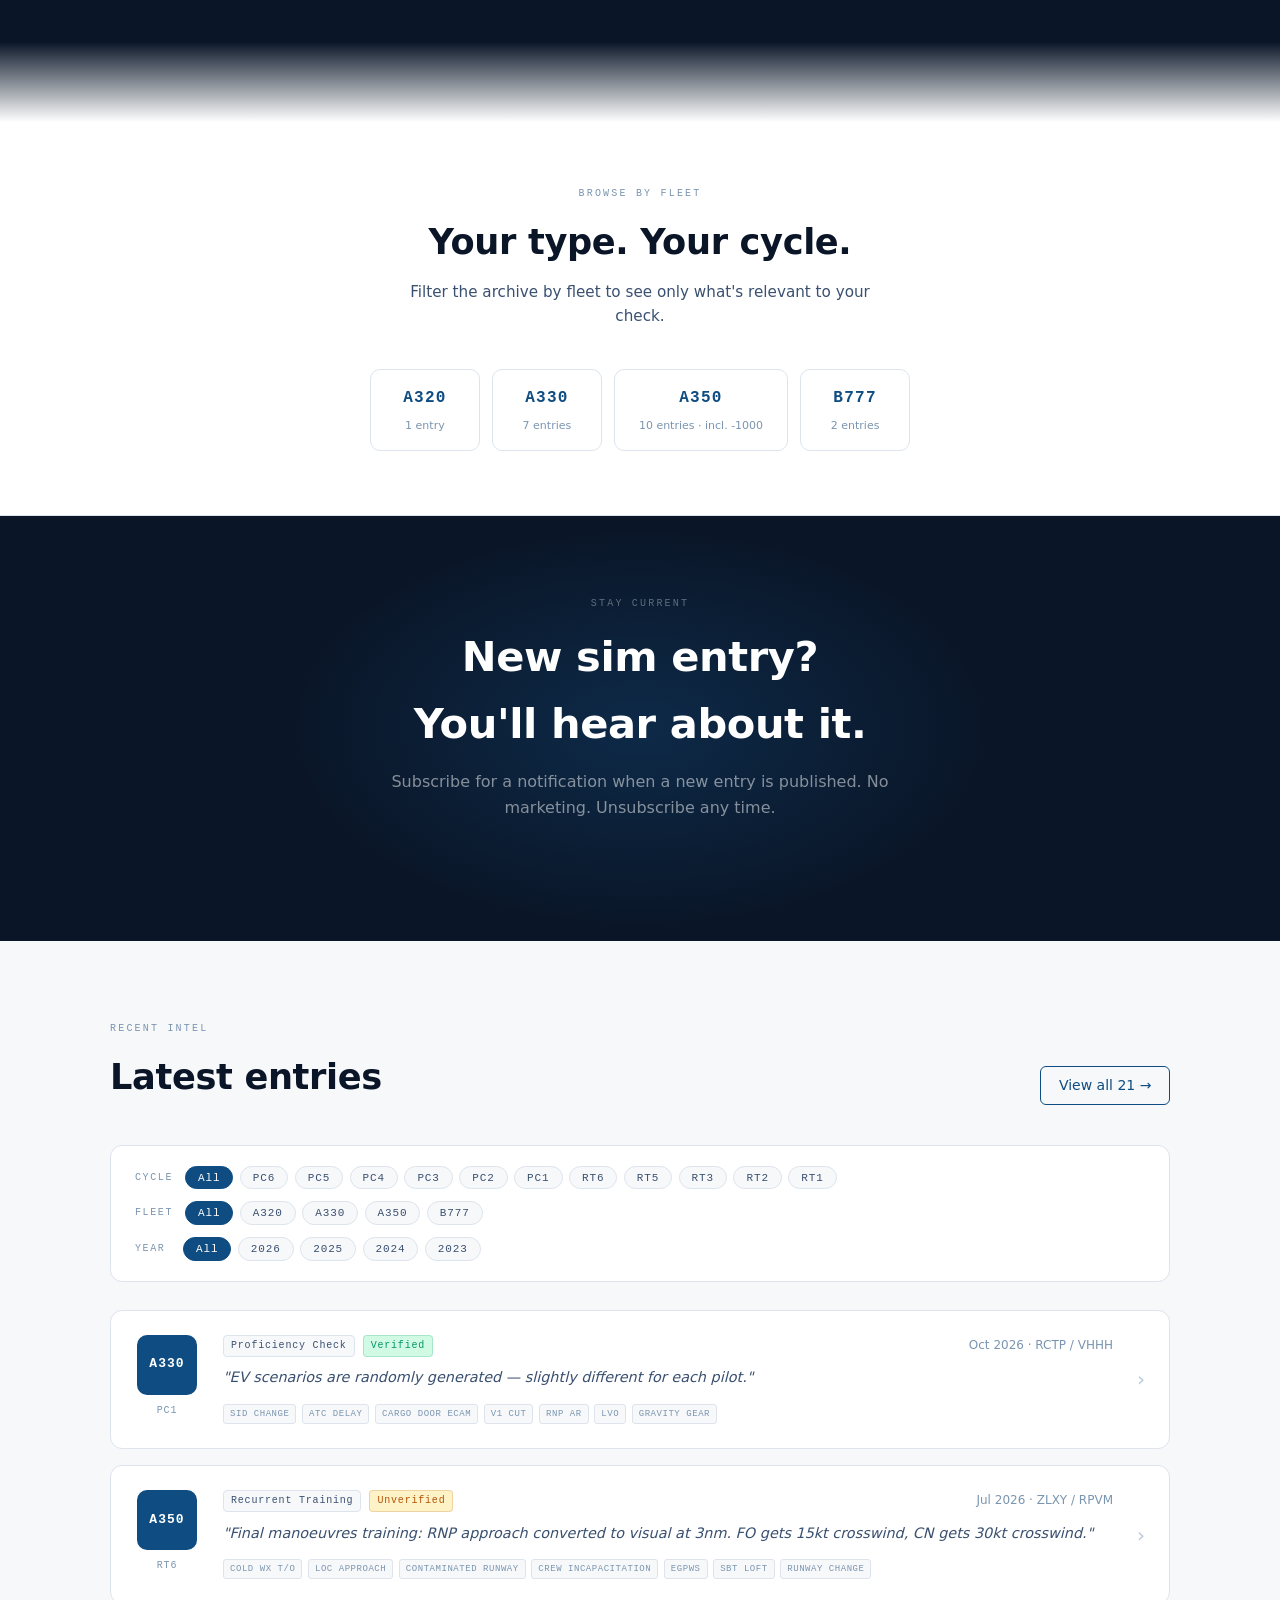
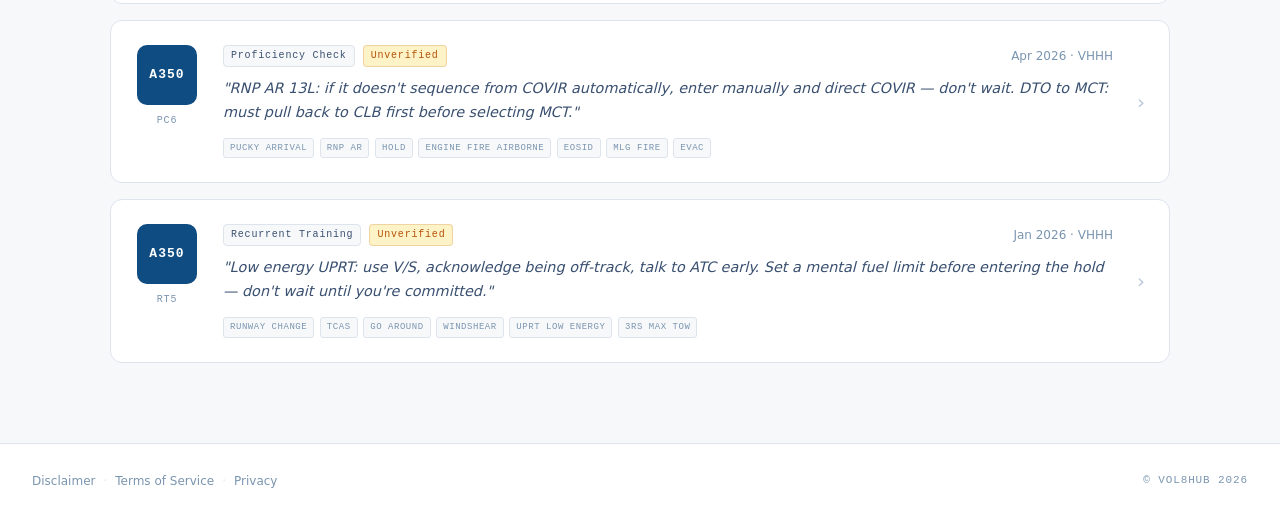
==== commit 57505cba: "Verified green" ====
--- a/index.html
+++ b/index.html
@@ -772,6 +772,22 @@
 .hero-headline{animation:fade-up 0.7s var(--ease-out) 0.25s both;}
 .hero-sub{animation:fade-up 0.7s var(--ease-out) 0.4s both;}
 .hero-cta-row{animation:fade-up 0.7s var(--ease-out) 0.55s both;}
+/* Verified badges (added 2026-10-19, mirror the unverified styles) */
+.card-verified{
+  font-family:var(--mono);font-size:9px;
+  letter-spacing:0.08em;
+  color:#34D399;
+  border:1px solid rgba(16,185,129,0.35);
+  background:rgba(16,185,129,0.10);
+  padding:2px 6px;border-radius:3px;
+}
+.entry-verified-tag{
+  font-family:var(--mono);font-size:10px;
+  letter-spacing:0.08em;color:var(--green);
+  background:#D1FAE5;
+  border:1px solid rgba(5,150,105,0.2);
+  padding:2px 7px;border-radius:4px;
+}
 </style>
 </head>
 <body>
@@ -867,7 +883,7 @@
         <span class="card-cycle">2026</span>
       </div>
       <div class="card-check-type">PC1</div>
-      <div class="card-check-label">Proficiency Check &nbsp;·&nbsp; Verified</div>
+      <div class="card-check-label">Proficiency Check &nbsp;<span class="card-verified">VERIFIED</span></div>
       <div class="card-divider"></div>
       <div class="card-tags">
         <span class="card-tag">SID CHANGE</span>
@@ -1047,7 +1063,7 @@
         <div class="entry-content">
           <div class="entry-meta-row">
             <span class="entry-check-tag">Proficiency Check</span>
-            <span class="entry-check-tag">Verified</span>
+            <span class="entry-verified-tag">Verified</span>
             <span class="entry-date-text">Oct 2026 · RCTP / VHHH</span>
           </div>
           <p class="entry-tip">"EV scenarios are randomly generated — slightly different for each pilot."</p>
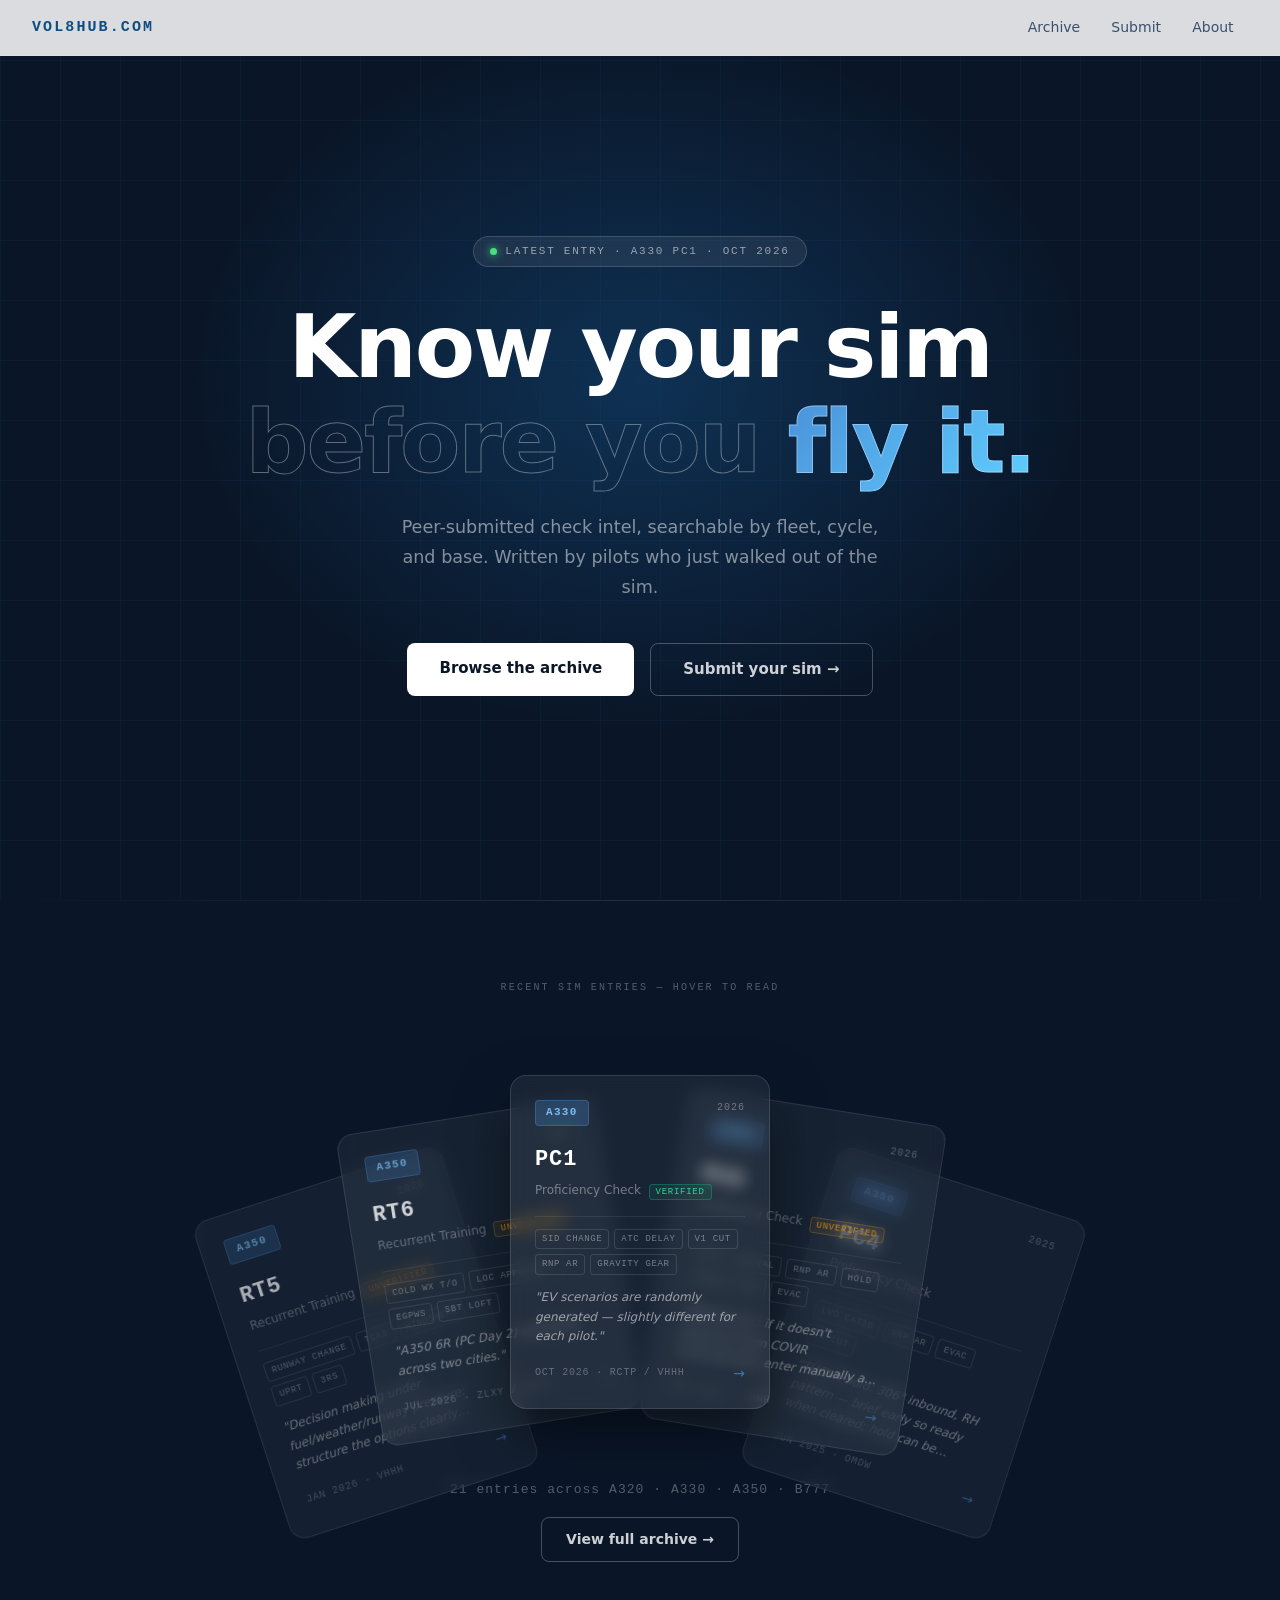
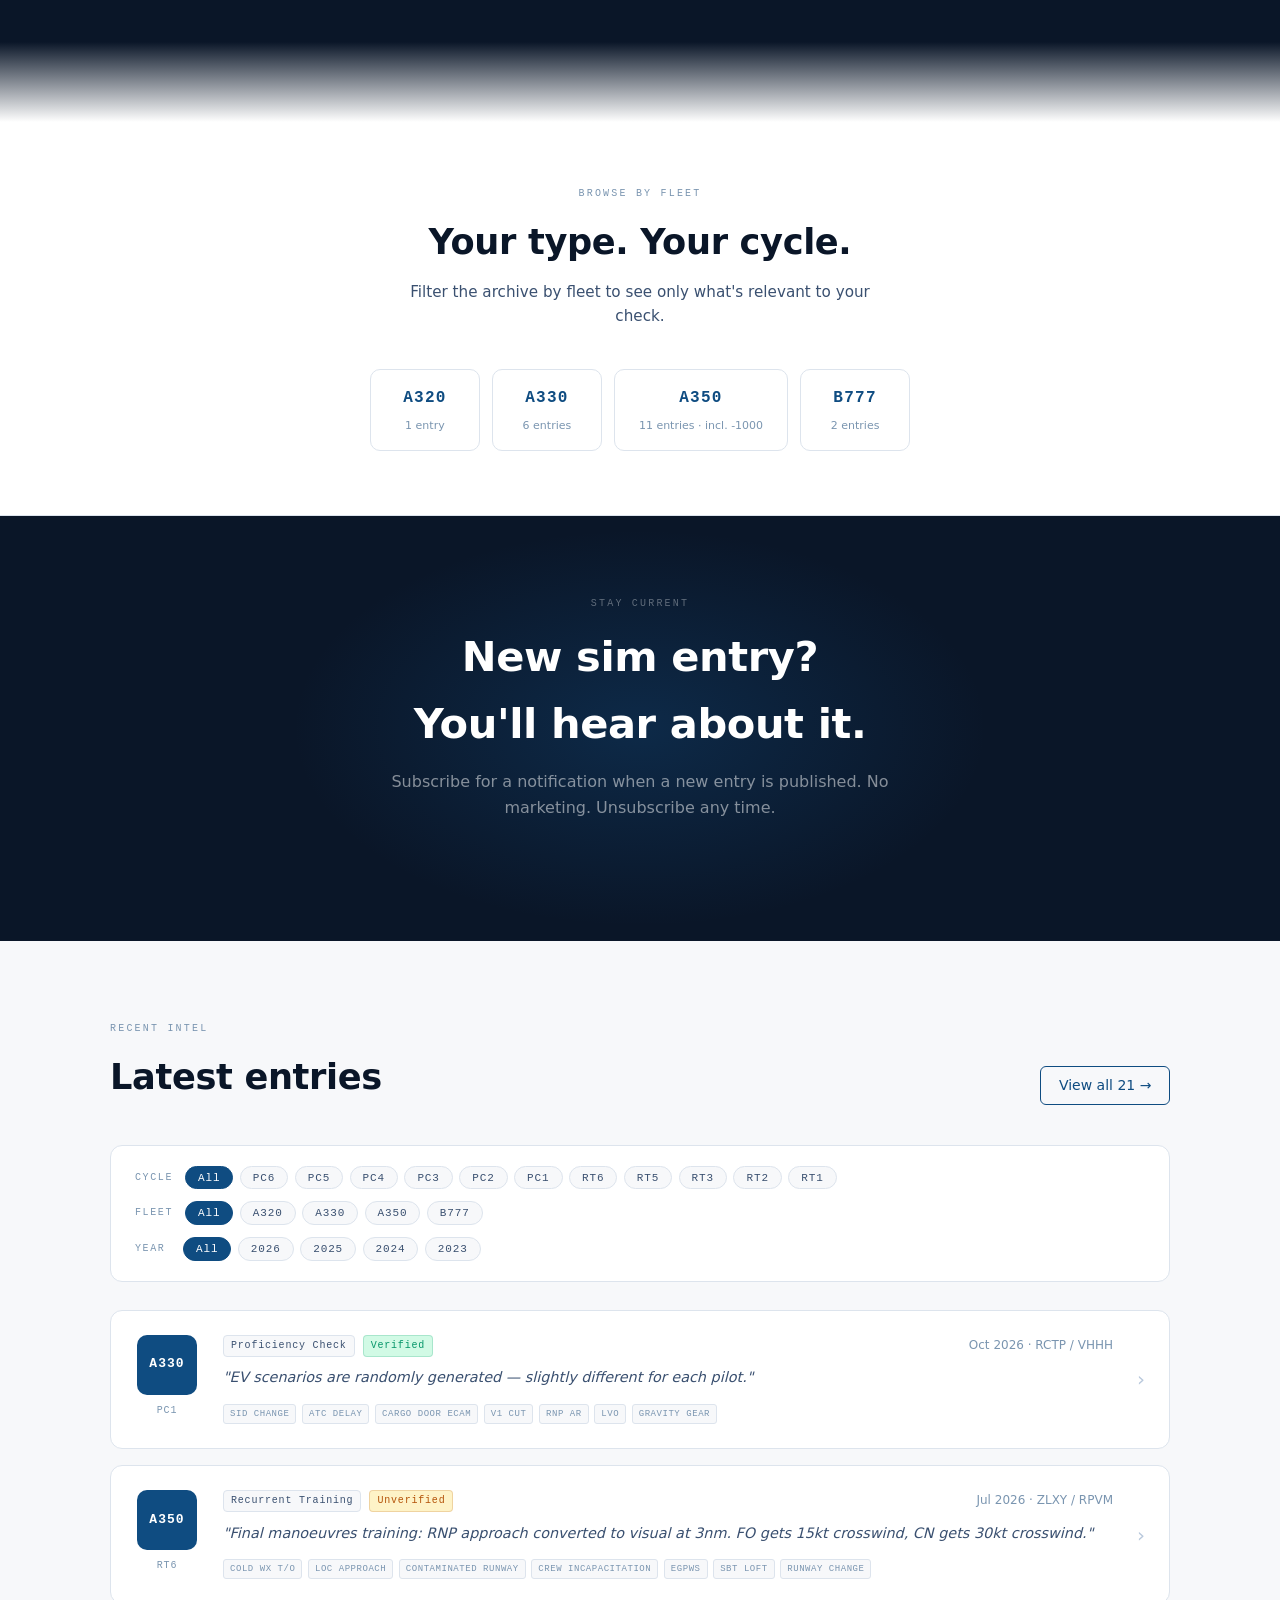
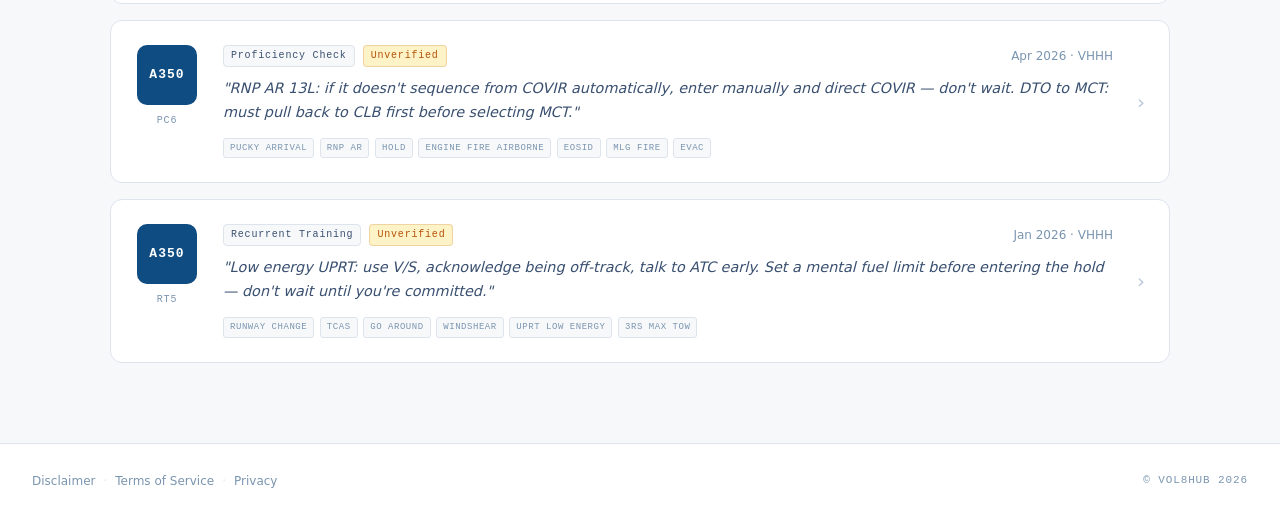
==== commit 79a6f838: "Fix homepage latest entry and counts" ====
--- a/index.html
+++ b/index.html
@@ -699,6 +699,7 @@
   }
   .card-fan{display:flex;flex-direction:column;align-items:center;gap:1rem;}
   .sim-card:nth-child(1),.sim-card:nth-child(5){display:none;}
+  .sim-card:nth-child(3){order:-1;} /* newest (centre) card shows first on phones */
   .entry-row{grid-template-columns:auto 1fr;gap:1rem;}
   .entry-arrow{display:none;}
   .hamburger{display:flex;}
@@ -812,7 +813,7 @@
   <div class="hero-content">
     <div class="hero-pill">
       <span class="hero-pill-dot"></span>
-      Latest entry · A350 RT6 · Jul 2026
+      Latest entry · A330 PC1 · Oct 2026
     </div>
     <h1 class="hero-headline">
       Know your sim<br>
@@ -967,11 +968,11 @@
       </a>
       <a href="archive.html?fleet=A330" class="fleet-card" onclick="gtag('event','fleet_quicknav_click',{fleet:'A330'})">
         <span class="fleet-card-code">A330</span>
-        <span class="fleet-card-count">7 entries</span>
+        <span class="fleet-card-count">6 entries</span>
       </a>
       <a href="archive.html?fleet=A350" class="fleet-card" onclick="gtag('event','fleet_quicknav_click',{fleet:'A350'})">
         <span class="fleet-card-code">A350</span>
-        <span class="fleet-card-count">10 entries · incl. -1000</span>
+        <span class="fleet-card-count">11 entries · incl. -1000</span>
       </a>
       <a href="archive.html?fleet=B777" class="fleet-card" onclick="gtag('event','fleet_quicknav_click',{fleet:'B777'})">
         <span class="fleet-card-code">B777</span>
